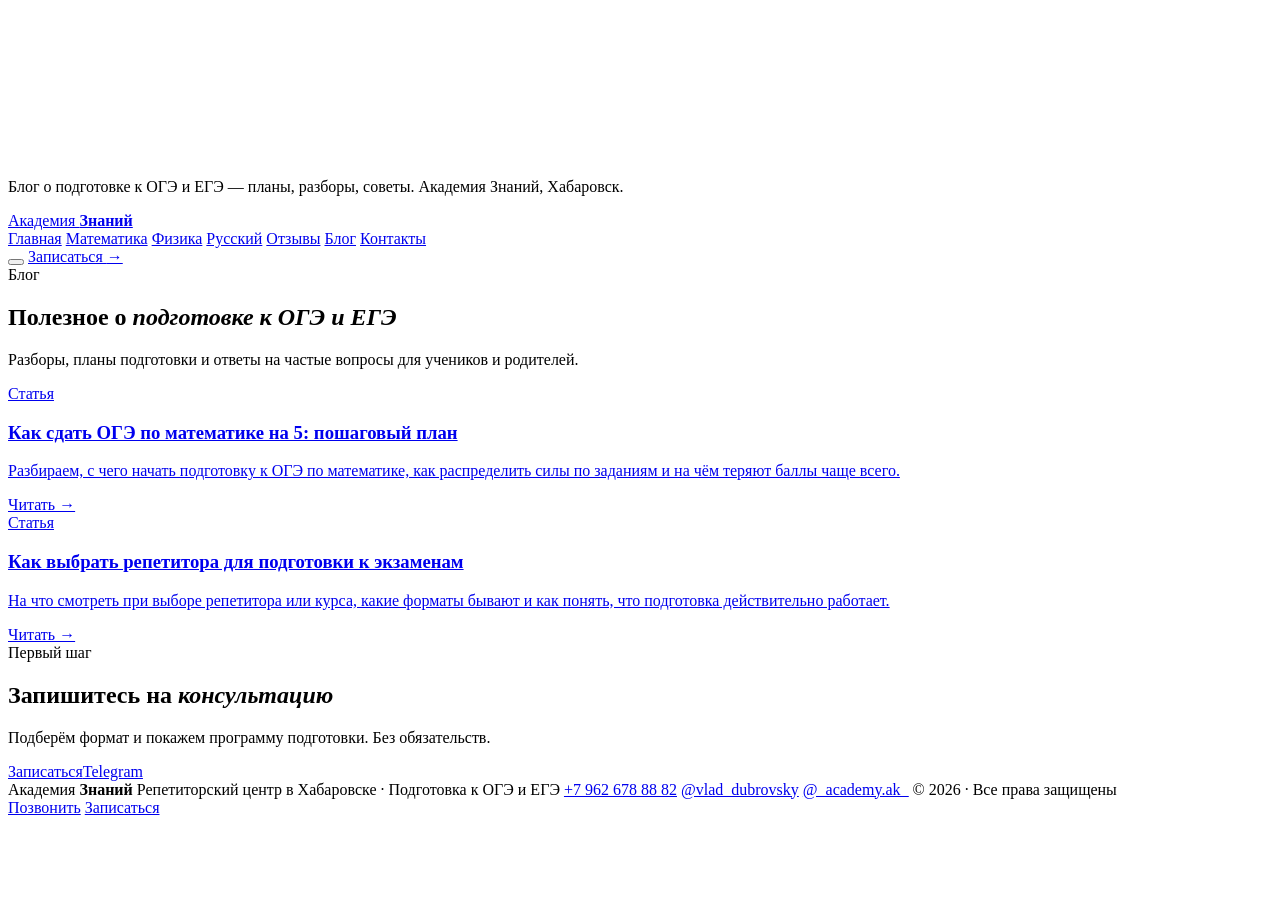
==== blog/index.html @ 49cf9368 "Исправить цену математики (5000₽) и устранить находки аудита Цена индивидуальных занятий по математи" ====
<!DOCTYPE html>
<html lang="ru">
<head>
<meta charset="UTF-8">
<meta name="viewport" content="width=device-width, initial-scale=1.0">
<title>Блог о подготовке к ОГЭ и ЕГЭ — Академия Знаний, Хабаровск</title>
<meta name="description" content="Блог репетиторского центра «Академия Знаний»: как готовиться к ОГЭ и ЕГЭ по математике, физике и русскому, как выбрать репетитора и не терять баллы. Хабаровск.">
<meta name="keywords" content="как сдать огэ по математике, подготовка к огэ егэ, как выбрать репетитора, блог репетитор хабаровск">
<meta name="robots" content="index, follow, max-image-preview:large">
<meta name="theme-color" content="#0a0a0a">
<meta name="geo.region" content="RU-KHA">
<meta name="geo.placename" content="Хабаровск">
<meta name="geo.position" content="48.4802;135.0719">
<meta name="ICBM" content="48.4802, 135.0719">
<link rel="canonical" href="https://grach5.github.io/akademia-znaniy/blog/">
<link rel="icon" type="image/svg+xml" href="/akademia-znaniy/favicon.svg">
<meta property="og:type" content="website">
<meta property="og:site_name" content="Академия Знаний">
<meta property="og:title" content="Блог о подготовке к ОГЭ и ЕГЭ — Академия Знаний, Хабаровск">
<meta property="og:description" content="Блог репетиторского центра «Академия Знаний»: как готовиться к ОГЭ и ЕГЭ по математике, физике и русскому, как выбрать репетитора и не терять баллы. Хабаровск.">
<meta property="og:url" content="https://grach5.github.io/akademia-znaniy/blog/">
<meta property="og:image" content="https://grach5.github.io/akademia-znaniy/og-image.png">
<meta property="og:image:width" content="1200">
<meta property="og:image:height" content="630">
<meta property="og:locale" content="ru_RU">
<meta name="twitter:card" content="summary_large_image">
<meta name="twitter:title" content="Блог о подготовке к ОГЭ и ЕГЭ — Академия Знаний, Хабаровск">
<meta name="twitter:description" content="Блог репетиторского центра «Академия Знаний»: как готовиться к ОГЭ и ЕГЭ по математике, физике и русскому, как выбрать репетитора и не терять баллы. Хабаровск.">
<meta name="twitter:image" content="https://grach5.github.io/akademia-znaniy/og-image.png">
<link rel="preload" href="/akademia-znaniy/fonts/co3bmX5slCNuHLi8bLeY9MK7whWMhyjYrXtKgS4.woff2" as="font" type="font/woff2" crossorigin>
<link rel="preload" href="/akademia-znaniy/fonts/UcC73FwrK3iLTeHuS_nVMrMxCp50SjIa0ZL7SUc.woff2" as="font" type="font/woff2" crossorigin>
<link rel="stylesheet" href="/akademia-znaniy/assets/styles.css">
</head>
<body>
<canvas id="bg-formulas" aria-hidden="true"></canvas>
<div id="progress" class="progress" aria-hidden="true"></div>
<p class="sr-only">Блог о подготовке к ОГЭ и ЕГЭ — планы, разборы, советы. Академия Знаний, Хабаровск.</p>
<header id="head">
  <div class="wrap nav">
    <a class="brand" href="/akademia-znaniy/">Академия <b>Знаний</b></a>
    <nav class="nav-links" aria-label="Основная навигация">
      <a href="/akademia-znaniy/">Главная</a>
      <a href="/akademia-znaniy/podgotovka-oge-matematika/">Математика</a>
      <a href="/akademia-znaniy/repetitor-fizika-habarovsk/">Физика</a>
      <a href="/akademia-znaniy/repetitor-russkiy-habarovsk/">Русский</a>
      <a href="/akademia-znaniy/otzyvy/">Отзывы</a>
      <a href="/akademia-znaniy/blog/" class="active">Блог</a>
      <a href="/akademia-znaniy/kontakty/">Контакты</a>
    </nav>
    <button class="burger" id="burger" type="button" aria-label="Меню" aria-expanded="false"><span></span><span></span><span></span></button>
    <a href="/akademia-znaniy/kontakty/" class="btn nav-cta">Записаться <span aria-hidden="true">&rarr;</span></a>
  </div>
</header>
<section class="page-hero"><div class="wrap ro">
    <div class="eyebrow">Блог</div>
    <h1 class="page-h1">Полезное о&nbsp;<em>подготовке к&nbsp;ОГЭ и&nbsp;ЕГЭ</em></h1>
    <p class="page-lead">Разборы, планы подготовки и&nbsp;ответы на&nbsp;частые вопросы для&nbsp;учеников и&nbsp;родителей.</p>
</div></section>
<section class="wrap ro"><div class="blog-grid">
      <a class="blog-card" href="/akademia-znaniy/blog/kak-sdat-oge-matematika-na-5/">
        <div class="bc-tag">Статья</div><h3>Как сдать ОГЭ по математике на 5: пошаговый план</h3><p>Разбираем, с чего начать подготовку к ОГЭ по математике, как распределить силы по заданиям и на чём теряют баллы чаще всего.</p><span class="bc-more">Читать &rarr;</span>
      </a>
      <a class="blog-card" href="/akademia-znaniy/blog/kak-vybrat-repetitora/">
        <div class="bc-tag">Статья</div><h3>Как выбрать репетитора для подготовки к экзаменам</h3><p>На что смотреть при выборе репетитора или курса, какие форматы бывают и как понять, что подготовка действительно работает.</p><span class="bc-more">Читать &rarr;</span>
      </a>
</div></section><section class="wrap ro"><div class="cta-band">
    <div><div class="eyebrow">Первый шаг</div><h2>Запишитесь на&nbsp;<em>консультацию</em></h2><p>Подберём формат и&nbsp;покажем программу подготовки. Без обязательств.</p></div>
    <div class="cta-band-btns"><a href="/akademia-znaniy/kontakty/" class="btn">Записаться</a><a href="https://t.me/vlad_dubrovsky" target="_blank" rel="noopener" class="btn">Telegram</a></div>
  </div></section>
<footer>
  <div class="wrap foot-row">
    <span class="brand">Академия <b>Знаний</b></span>
    <span>Репетиторский центр в&nbsp;Хабаровске · Подготовка к&nbsp;ОГЭ и&nbsp;ЕГЭ</span>
    <span class="foot-contacts">
      <a href="tel:+79626788882">+7&nbsp;962&nbsp;678&nbsp;88&nbsp;82</a>
      <a href="https://t.me/vlad_dubrovsky" target="_blank" rel="noopener">@vlad_dubrovsky</a>
      <a href="https://www.instagram.com/_academy.ak_" target="_blank" rel="noopener">@_academy.ak_</a>
    </span>
    <span>© 2026 · Все права защищены</span>
  </div>
</footer>
<div class="mcta" aria-label="Быстрые действия">
  <a href="tel:+79626788882" class="btn">Позвонить</a>
  <a href="/akademia-znaniy/kontakty/" class="btn">Записаться</a>
</div>
<script>window.__BASE__="/akademia-znaniy";</script>
<script src="/akademia-znaniy/assets/app.js" defer></script>
</body>
</html>
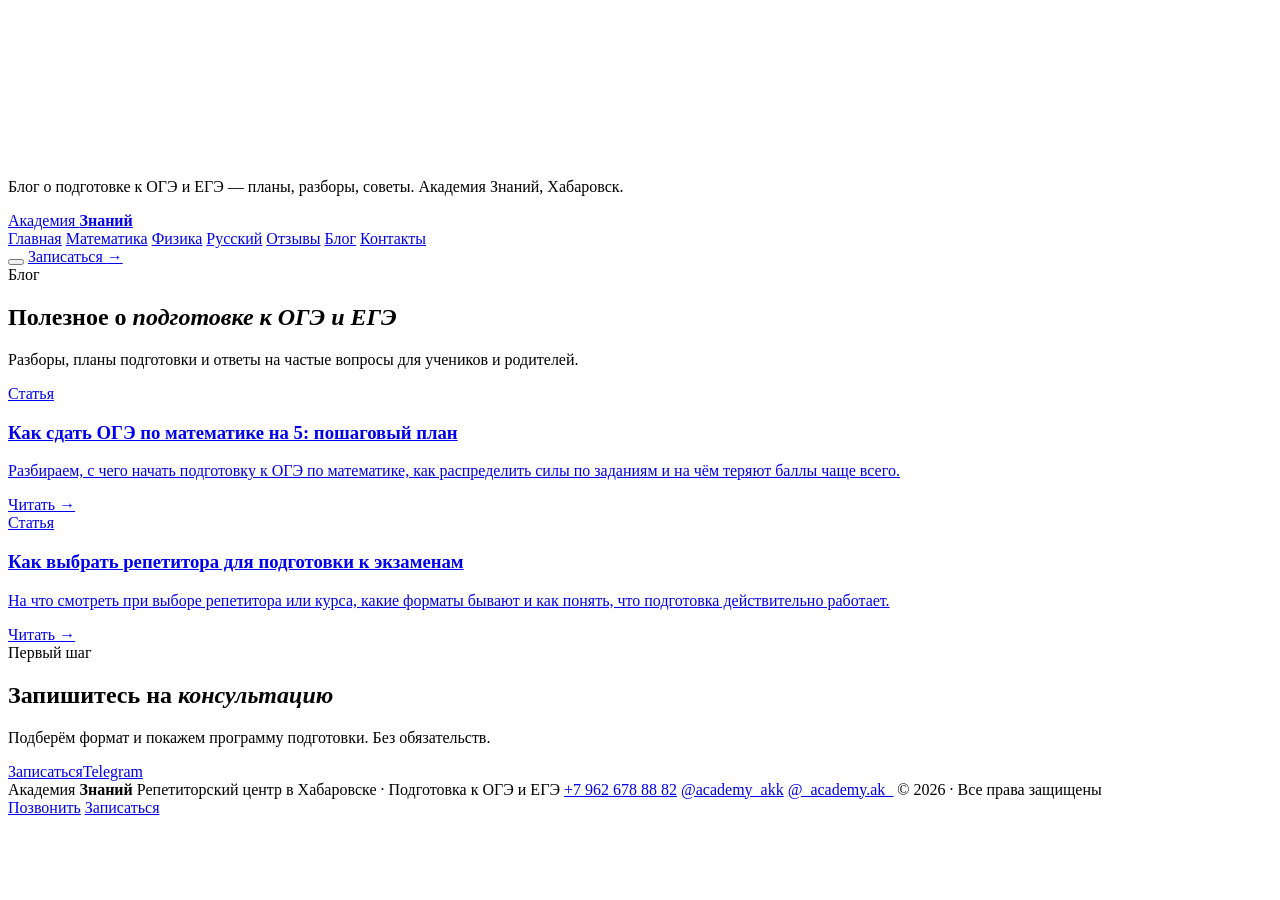
==== commit 6423186c: "Правки по запросу: фото, отзывы, Telegram, текст курса - Исправлен юзернейм Telegram на всех страниц" ====
--- a/blog/index.html
+++ b/blog/index.html
@@ -65,7 +65,7 @@
       </a>
 </div></section><section class="wrap ro"><div class="cta-band">
     <div><div class="eyebrow">Первый шаг</div><h2>Запишитесь на&nbsp;<em>консультацию</em></h2><p>Подберём формат и&nbsp;покажем программу подготовки. Без обязательств.</p></div>
-    <div class="cta-band-btns"><a href="/akademia-znaniy/kontakty/" class="btn">Записаться</a><a href="https://t.me/vlad_dubrovsky" target="_blank" rel="noopener" class="btn">Telegram</a></div>
+    <div class="cta-band-btns"><a href="/akademia-znaniy/kontakty/" class="btn">Записаться</a><a href="https://t.me/academy_akk" target="_blank" rel="noopener" class="btn">Telegram</a></div>
   </div></section>
 <footer>
   <div class="wrap foot-row">
@@ -73,7 +73,7 @@
     <span>Репетиторский центр в&nbsp;Хабаровске · Подготовка к&nbsp;ОГЭ и&nbsp;ЕГЭ</span>
     <span class="foot-contacts">
       <a href="tel:+79626788882">+7&nbsp;962&nbsp;678&nbsp;88&nbsp;82</a>
-      <a href="https://t.me/vlad_dubrovsky" target="_blank" rel="noopener">@vlad_dubrovsky</a>
+      <a href="https://t.me/academy_akk" target="_blank" rel="noopener">@academy_akk</a>
       <a href="https://www.instagram.com/_academy.ak_" target="_blank" rel="noopener">@_academy.ak_</a>
     </span>
     <span>© 2026 · Все права защищены</span>
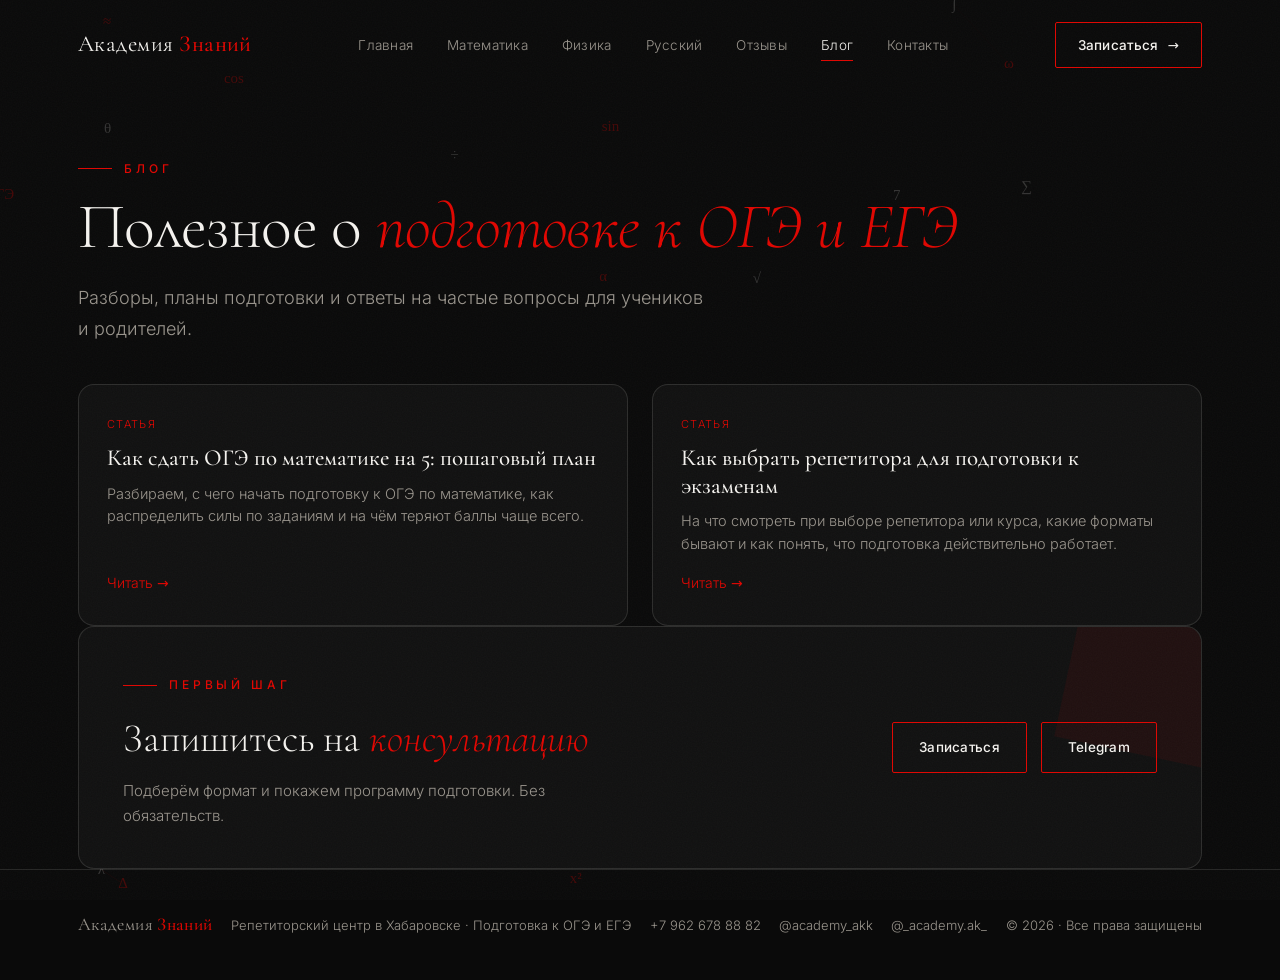
==== commit 80941cdf: "Перевод сайта на собственный домен www.academyschool.pro Заменены SITE/базовый путь во всех страница" ====
--- a/blog/index.html
+++ b/blog/index.html
@@ -12,24 +12,24 @@
 <meta name="geo.placename" content="Хабаровск">
 <meta name="geo.position" content="48.4802;135.0719">
 <meta name="ICBM" content="48.4802, 135.0719">
-<link rel="canonical" href="https://grach5.github.io/akademia-znaniy/blog/">
-<link rel="icon" type="image/svg+xml" href="/akademia-znaniy/favicon.svg">
+<link rel="canonical" href="https://www.academyschool.pro/blog/">
+<link rel="icon" type="image/svg+xml" href="/favicon.svg">
 <meta property="og:type" content="website">
 <meta property="og:site_name" content="Академия Знаний">
 <meta property="og:title" content="Блог о подготовке к ОГЭ и ЕГЭ — Академия Знаний, Хабаровск">
 <meta property="og:description" content="Блог репетиторского центра «Академия Знаний»: как готовиться к ОГЭ и ЕГЭ по математике, физике и русскому, как выбрать репетитора и не терять баллы. Хабаровск.">
-<meta property="og:url" content="https://grach5.github.io/akademia-znaniy/blog/">
-<meta property="og:image" content="https://grach5.github.io/akademia-znaniy/og-image.png">
+<meta property="og:url" content="https://www.academyschool.pro/blog/">
+<meta property="og:image" content="https://www.academyschool.pro/og-image.png">
 <meta property="og:image:width" content="1200">
 <meta property="og:image:height" content="630">
 <meta property="og:locale" content="ru_RU">
 <meta name="twitter:card" content="summary_large_image">
 <meta name="twitter:title" content="Блог о подготовке к ОГЭ и ЕГЭ — Академия Знаний, Хабаровск">
 <meta name="twitter:description" content="Блог репетиторского центра «Академия Знаний»: как готовиться к ОГЭ и ЕГЭ по математике, физике и русскому, как выбрать репетитора и не терять баллы. Хабаровск.">
-<meta name="twitter:image" content="https://grach5.github.io/akademia-znaniy/og-image.png">
-<link rel="preload" href="/akademia-znaniy/fonts/co3bmX5slCNuHLi8bLeY9MK7whWMhyjYrXtKgS4.woff2" as="font" type="font/woff2" crossorigin>
-<link rel="preload" href="/akademia-znaniy/fonts/UcC73FwrK3iLTeHuS_nVMrMxCp50SjIa0ZL7SUc.woff2" as="font" type="font/woff2" crossorigin>
-<link rel="stylesheet" href="/akademia-znaniy/assets/styles.css">
+<meta name="twitter:image" content="https://www.academyschool.pro/og-image.png">
+<link rel="preload" href="/fonts/co3bmX5slCNuHLi8bLeY9MK7whWMhyjYrXtKgS4.woff2" as="font" type="font/woff2" crossorigin>
+<link rel="preload" href="/fonts/UcC73FwrK3iLTeHuS_nVMrMxCp50SjIa0ZL7SUc.woff2" as="font" type="font/woff2" crossorigin>
+<link rel="stylesheet" href="/assets/styles.css">
 </head>
 <body>
 <canvas id="bg-formulas" aria-hidden="true"></canvas>
@@ -37,18 +37,18 @@
 <p class="sr-only">Блог о подготовке к ОГЭ и ЕГЭ — планы, разборы, советы. Академия Знаний, Хабаровск.</p>
 <header id="head">
   <div class="wrap nav">
-    <a class="brand" href="/akademia-znaniy/">Академия <b>Знаний</b></a>
+    <a class="brand" href="/">Академия <b>Знаний</b></a>
     <nav class="nav-links" aria-label="Основная навигация">
-      <a href="/akademia-znaniy/">Главная</a>
-      <a href="/akademia-znaniy/podgotovka-oge-matematika/">Математика</a>
-      <a href="/akademia-znaniy/repetitor-fizika-habarovsk/">Физика</a>
-      <a href="/akademia-znaniy/repetitor-russkiy-habarovsk/">Русский</a>
-      <a href="/akademia-znaniy/otzyvy/">Отзывы</a>
-      <a href="/akademia-znaniy/blog/" class="active">Блог</a>
-      <a href="/akademia-znaniy/kontakty/">Контакты</a>
+      <a href="/">Главная</a>
+      <a href="/podgotovka-oge-matematika/">Математика</a>
+      <a href="/repetitor-fizika-habarovsk/">Физика</a>
+      <a href="/repetitor-russkiy-habarovsk/">Русский</a>
+      <a href="/otzyvy/">Отзывы</a>
+      <a href="/blog/" class="active">Блог</a>
+      <a href="/kontakty/">Контакты</a>
     </nav>
     <button class="burger" id="burger" type="button" aria-label="Меню" aria-expanded="false"><span></span><span></span><span></span></button>
-    <a href="/akademia-znaniy/kontakty/" class="btn nav-cta">Записаться <span aria-hidden="true">&rarr;</span></a>
+    <a href="/kontakty/" class="btn nav-cta">Записаться <span aria-hidden="true">&rarr;</span></a>
   </div>
 </header>
 <section class="page-hero"><div class="wrap ro">
@@ -57,15 +57,15 @@
     <p class="page-lead">Разборы, планы подготовки и&nbsp;ответы на&nbsp;частые вопросы для&nbsp;учеников и&nbsp;родителей.</p>
 </div></section>
 <section class="wrap ro"><div class="blog-grid">
-      <a class="blog-card" href="/akademia-znaniy/blog/kak-sdat-oge-matematika-na-5/">
+      <a class="blog-card" href="/blog/kak-sdat-oge-matematika-na-5/">
         <div class="bc-tag">Статья</div><h3>Как сдать ОГЭ по математике на 5: пошаговый план</h3><p>Разбираем, с чего начать подготовку к ОГЭ по математике, как распределить силы по заданиям и на чём теряют баллы чаще всего.</p><span class="bc-more">Читать &rarr;</span>
       </a>
-      <a class="blog-card" href="/akademia-znaniy/blog/kak-vybrat-repetitora/">
+      <a class="blog-card" href="/blog/kak-vybrat-repetitora/">
         <div class="bc-tag">Статья</div><h3>Как выбрать репетитора для подготовки к экзаменам</h3><p>На что смотреть при выборе репетитора или курса, какие форматы бывают и как понять, что подготовка действительно работает.</p><span class="bc-more">Читать &rarr;</span>
       </a>
 </div></section><section class="wrap ro"><div class="cta-band">
     <div><div class="eyebrow">Первый шаг</div><h2>Запишитесь на&nbsp;<em>консультацию</em></h2><p>Подберём формат и&nbsp;покажем программу подготовки. Без обязательств.</p></div>
-    <div class="cta-band-btns"><a href="/akademia-znaniy/kontakty/" class="btn">Записаться</a><a href="https://t.me/academy_akk" target="_blank" rel="noopener" class="btn">Telegram</a></div>
+    <div class="cta-band-btns"><a href="/kontakty/" class="btn">Записаться</a><a href="https://t.me/academy_akk" target="_blank" rel="noopener" class="btn">Telegram</a></div>
   </div></section>
 <footer>
   <div class="wrap foot-row">
@@ -81,9 +81,9 @@
 </footer>
 <div class="mcta" aria-label="Быстрые действия">
   <a href="tel:+79626788882" class="btn">Позвонить</a>
-  <a href="/akademia-znaniy/kontakty/" class="btn">Записаться</a>
+  <a href="/kontakty/" class="btn">Записаться</a>
 </div>
-<script>window.__BASE__="/akademia-znaniy";</script>
-<script src="/akademia-znaniy/assets/app.js" defer></script>
+<script>window.__BASE__="";</script>
+<script src="/assets/app.js" defer></script>
 </body>
 </html>
--- a/assets/styles.css
+++ b/assets/styles.css
@@ -0,0 +1,758 @@
+
+/* cyrillic */
+@font-face {
+  font-family: 'Caveat';
+  font-style: normal;
+  font-weight: 500;
+  font-display: swap;
+  src: url(/fonts/Wnz6HAc5bAfYB2Q7YjYYmg8.woff2) format('woff2');
+  unicode-range: U+0301, U+0400-045F, U+0490-0491, U+04B0-04B1, U+2116;
+}
+/* latin */
+@font-face {
+  font-family: 'Caveat';
+  font-style: normal;
+  font-weight: 500;
+  font-display: swap;
+  src: url(/fonts/Wnz6HAc5bAfYB2Q7ZjYY.woff2) format('woff2');
+  unicode-range: U+0000-00FF, U+0131, U+0152-0153, U+02BB-02BC, U+02C6, U+02DA, U+02DC, U+0304, U+0308, U+0329, U+2000-206F, U+20AC, U+2122, U+2191, U+2193, U+2212, U+2215, U+FEFF, U+FFFD;
+}
+/* cyrillic */
+@font-face {
+  font-family: 'Caveat';
+  font-style: normal;
+  font-weight: 600;
+  font-display: swap;
+  src: url(/fonts/Wnz6HAc5bAfYB2Q7YjYYmg8.woff2) format('woff2');
+  unicode-range: U+0301, U+0400-045F, U+0490-0491, U+04B0-04B1, U+2116;
+}
+/* latin */
+@font-face {
+  font-family: 'Caveat';
+  font-style: normal;
+  font-weight: 600;
+  font-display: swap;
+  src: url(/fonts/Wnz6HAc5bAfYB2Q7ZjYY.woff2) format('woff2');
+  unicode-range: U+0000-00FF, U+0131, U+0152-0153, U+02BB-02BC, U+02C6, U+02DA, U+02DC, U+0304, U+0308, U+0329, U+2000-206F, U+20AC, U+2122, U+2191, U+2193, U+2212, U+2215, U+FEFF, U+FFFD;
+}
+/* cyrillic */
+@font-face {
+  font-family: 'Caveat';
+  font-style: normal;
+  font-weight: 700;
+  font-display: swap;
+  src: url(/fonts/Wnz6HAc5bAfYB2Q7YjYYmg8.woff2) format('woff2');
+  unicode-range: U+0301, U+0400-045F, U+0490-0491, U+04B0-04B1, U+2116;
+}
+/* latin */
+@font-face {
+  font-family: 'Caveat';
+  font-style: normal;
+  font-weight: 700;
+  font-display: swap;
+  src: url(/fonts/Wnz6HAc5bAfYB2Q7ZjYY.woff2) format('woff2');
+  unicode-range: U+0000-00FF, U+0131, U+0152-0153, U+02BB-02BC, U+02C6, U+02DA, U+02DC, U+0304, U+0308, U+0329, U+2000-206F, U+20AC, U+2122, U+2191, U+2193, U+2212, U+2215, U+FEFF, U+FFFD;
+}
+/* cyrillic */
+@font-face {
+  font-family: 'Cormorant Garamond';
+  font-style: italic;
+  font-weight: 300;
+  font-display: swap;
+  src: url(/fonts/co3ZmX5slCNuHLi8bLeY9MK7whWMhyjYrEtMmSq17w.woff2) format('woff2');
+  unicode-range: U+0301, U+0400-045F, U+0490-0491, U+04B0-04B1, U+2116;
+}
+/* latin */
+@font-face {
+  font-family: 'Cormorant Garamond';
+  font-style: italic;
+  font-weight: 300;
+  font-display: swap;
+  src: url(/fonts/co3ZmX5slCNuHLi8bLeY9MK7whWMhyjYrEtImSo.woff2) format('woff2');
+  unicode-range: U+0000-00FF, U+0131, U+0152-0153, U+02BB-02BC, U+02C6, U+02DA, U+02DC, U+0304, U+0308, U+0329, U+2000-206F, U+20AC, U+2122, U+2191, U+2193, U+2212, U+2215, U+FEFF, U+FFFD;
+}
+/* cyrillic */
+@font-face {
+  font-family: 'Cormorant Garamond';
+  font-style: italic;
+  font-weight: 400;
+  font-display: swap;
+  src: url(/fonts/co3ZmX5slCNuHLi8bLeY9MK7whWMhyjYrEtMmSq17w.woff2) format('woff2');
+  unicode-range: U+0301, U+0400-045F, U+0490-0491, U+04B0-04B1, U+2116;
+}
+/* latin */
+@font-face {
+  font-family: 'Cormorant Garamond';
+  font-style: italic;
+  font-weight: 400;
+  font-display: swap;
+  src: url(/fonts/co3ZmX5slCNuHLi8bLeY9MK7whWMhyjYrEtImSo.woff2) format('woff2');
+  unicode-range: U+0000-00FF, U+0131, U+0152-0153, U+02BB-02BC, U+02C6, U+02DA, U+02DC, U+0304, U+0308, U+0329, U+2000-206F, U+20AC, U+2122, U+2191, U+2193, U+2212, U+2215, U+FEFF, U+FFFD;
+}
+/* cyrillic */
+@font-face {
+  font-family: 'Cormorant Garamond';
+  font-style: normal;
+  font-weight: 300;
+  font-display: swap;
+  src: url(/fonts/co3bmX5slCNuHLi8bLeY9MK7whWMhyjYrXtKgS4.woff2) format('woff2');
+  unicode-range: U+0301, U+0400-045F, U+0490-0491, U+04B0-04B1, U+2116;
+}
+/* latin */
+@font-face {
+  font-family: 'Cormorant Garamond';
+  font-style: normal;
+  font-weight: 300;
+  font-display: swap;
+  src: url(/fonts/co3bmX5slCNuHLi8bLeY9MK7whWMhyjYqXtK.woff2) format('woff2');
+  unicode-range: U+0000-00FF, U+0131, U+0152-0153, U+02BB-02BC, U+02C6, U+02DA, U+02DC, U+0304, U+0308, U+0329, U+2000-206F, U+20AC, U+2122, U+2191, U+2193, U+2212, U+2215, U+FEFF, U+FFFD;
+}
+/* cyrillic */
+@font-face {
+  font-family: 'Cormorant Garamond';
+  font-style: normal;
+  font-weight: 400;
+  font-display: swap;
+  src: url(/fonts/co3bmX5slCNuHLi8bLeY9MK7whWMhyjYrXtKgS4.woff2) format('woff2');
+  unicode-range: U+0301, U+0400-045F, U+0490-0491, U+04B0-04B1, U+2116;
+}
+/* latin */
+@font-face {
+  font-family: 'Cormorant Garamond';
+  font-style: normal;
+  font-weight: 400;
+  font-display: swap;
+  src: url(/fonts/co3bmX5slCNuHLi8bLeY9MK7whWMhyjYqXtK.woff2) format('woff2');
+  unicode-range: U+0000-00FF, U+0131, U+0152-0153, U+02BB-02BC, U+02C6, U+02DA, U+02DC, U+0304, U+0308, U+0329, U+2000-206F, U+20AC, U+2122, U+2191, U+2193, U+2212, U+2215, U+FEFF, U+FFFD;
+}
+/* cyrillic */
+@font-face {
+  font-family: 'Cormorant Garamond';
+  font-style: normal;
+  font-weight: 500;
+  font-display: swap;
+  src: url(/fonts/co3bmX5slCNuHLi8bLeY9MK7whWMhyjYrXtKgS4.woff2) format('woff2');
+  unicode-range: U+0301, U+0400-045F, U+0490-0491, U+04B0-04B1, U+2116;
+}
+/* latin */
+@font-face {
+  font-family: 'Cormorant Garamond';
+  font-style: normal;
+  font-weight: 500;
+  font-display: swap;
+  src: url(/fonts/co3bmX5slCNuHLi8bLeY9MK7whWMhyjYqXtK.woff2) format('woff2');
+  unicode-range: U+0000-00FF, U+0131, U+0152-0153, U+02BB-02BC, U+02C6, U+02DA, U+02DC, U+0304, U+0308, U+0329, U+2000-206F, U+20AC, U+2122, U+2191, U+2193, U+2212, U+2215, U+FEFF, U+FFFD;
+}
+/* cyrillic */
+@font-face {
+  font-family: 'Inter';
+  font-style: normal;
+  font-weight: 300;
+  font-display: swap;
+  src: url(/fonts/UcC73FwrK3iLTeHuS_nVMrMxCp50SjIa0ZL7SUc.woff2) format('woff2');
+  unicode-range: U+0301, U+0400-045F, U+0490-0491, U+04B0-04B1, U+2116;
+}
+/* latin */
+@font-face {
+  font-family: 'Inter';
+  font-style: normal;
+  font-weight: 300;
+  font-display: swap;
+  src: url(/fonts/UcC73FwrK3iLTeHuS_nVMrMxCp50SjIa1ZL7.woff2) format('woff2');
+  unicode-range: U+0000-00FF, U+0131, U+0152-0153, U+02BB-02BC, U+02C6, U+02DA, U+02DC, U+0304, U+0308, U+0329, U+2000-206F, U+20AC, U+2122, U+2191, U+2193, U+2212, U+2215, U+FEFF, U+FFFD;
+}
+/* cyrillic */
+@font-face {
+  font-family: 'Inter';
+  font-style: normal;
+  font-weight: 400;
+  font-display: swap;
+  src: url(/fonts/UcC73FwrK3iLTeHuS_nVMrMxCp50SjIa0ZL7SUc.woff2) format('woff2');
+  unicode-range: U+0301, U+0400-045F, U+0490-0491, U+04B0-04B1, U+2116;
+}
+/* latin */
+@font-face {
+  font-family: 'Inter';
+  font-style: normal;
+  font-weight: 400;
+  font-display: swap;
+  src: url(/fonts/UcC73FwrK3iLTeHuS_nVMrMxCp50SjIa1ZL7.woff2) format('woff2');
+  unicode-range: U+0000-00FF, U+0131, U+0152-0153, U+02BB-02BC, U+02C6, U+02DA, U+02DC, U+0304, U+0308, U+0329, U+2000-206F, U+20AC, U+2122, U+2191, U+2193, U+2212, U+2215, U+FEFF, U+FFFD;
+}
+/* cyrillic */
+@font-face {
+  font-family: 'Inter';
+  font-style: normal;
+  font-weight: 500;
+  font-display: swap;
+  src: url(/fonts/UcC73FwrK3iLTeHuS_nVMrMxCp50SjIa0ZL7SUc.woff2) format('woff2');
+  unicode-range: U+0301, U+0400-045F, U+0490-0491, U+04B0-04B1, U+2116;
+}
+/* latin */
+@font-face {
+  font-family: 'Inter';
+  font-style: normal;
+  font-weight: 500;
+  font-display: swap;
+  src: url(/fonts/UcC73FwrK3iLTeHuS_nVMrMxCp50SjIa1ZL7.woff2) format('woff2');
+  unicode-range: U+0000-00FF, U+0131, U+0152-0153, U+02BB-02BC, U+02C6, U+02DA, U+02DC, U+0304, U+0308, U+0329, U+2000-206F, U+20AC, U+2122, U+2191, U+2193, U+2212, U+2215, U+FEFF, U+FFFD;
+}
+/* cyrillic */
+@font-face {
+  font-family: 'Inter';
+  font-style: normal;
+  font-weight: 600;
+  font-display: swap;
+  src: url(/fonts/UcC73FwrK3iLTeHuS_nVMrMxCp50SjIa0ZL7SUc.woff2) format('woff2');
+  unicode-range: U+0301, U+0400-045F, U+0490-0491, U+04B0-04B1, U+2116;
+}
+/* latin */
+@font-face {
+  font-family: 'Inter';
+  font-style: normal;
+  font-weight: 600;
+  font-display: swap;
+  src: url(/fonts/UcC73FwrK3iLTeHuS_nVMrMxCp50SjIa1ZL7.woff2) format('woff2');
+  unicode-range: U+0000-00FF, U+0131, U+0152-0153, U+02BB-02BC, U+02C6, U+02DA, U+02DC, U+0304, U+0308, U+0329, U+2000-206F, U+20AC, U+2122, U+2191, U+2193, U+2212, U+2215, U+FEFF, U+FFFD;
+}
+
+
+  :root{
+    --black:#0a0a0a;
+    --black-2:#111111;
+    --black-3:#161616;
+    --red:#e10600;
+    --red-deep:#b00400;
+    --white:#f5f3ef;
+    --grey:#9a958d;
+    --line:rgba(245,243,239,.12);
+    --serif:'Cormorant Garamond',Georgia,serif;
+    --script:'Caveat',cursive;
+    --sans:'Inter',-apple-system,system-ui,sans-serif;
+    --maxw:1180px;
+  }
+  *{margin:0;padding:0;box-sizing:border-box}
+  :focus-visible{outline:2px solid var(--red);outline-offset:3px}
+  html{scroll-behavior:smooth}
+  body{
+    background:var(--black);
+    color:var(--white);
+    font-family:var(--sans);
+    font-weight:300;
+    line-height:1.65;
+    -webkit-font-smoothing:antialiased;
+    overflow-x:hidden;
+  }
+  body::before{
+    content:"";position:fixed;inset:0;pointer-events:none;z-index:9999;opacity:.035;
+    background-image:url("data:image/svg+xml,%3Csvg xmlns='http://www.w3.org/2000/svg' width='160' height='160'%3E%3Cfilter id='n'%3E%3CfeTurbulence type='fractalNoise' baseFrequency='0.8' numOctaves='2'/%3E%3C/filter%3E%3Crect width='100%25' height='100%25' filter='url(%23n)'/%3E%3C/svg%3E");
+  }
+  ::selection{background:var(--red);color:#fff}
+  a{color:inherit;text-decoration:none}
+  img{display:block;max-width:100%}
+  .wrap{max-width:var(--maxw);margin:0 auto;padding:0 28px}
+  .eyebrow{
+    font-family:var(--sans);font-weight:500;font-size:12px;letter-spacing:.32em;
+    text-transform:uppercase;color:var(--red);display:inline-flex;align-items:center;gap:12px;
+  }
+  .eyebrow::before{content:"";width:34px;height:1px;background:var(--red)}
+  .serif{font-family:var(--serif)}
+  .script{font-family:var(--script);color:var(--red);line-height:1}
+
+  /* ===== HEADER ===== */
+  header{
+    position:fixed;top:0;left:0;right:0;z-index:1000;
+    padding:22px 0;transition:padding .4s ease,background .4s ease,border-color .4s ease;
+    border-bottom:1px solid transparent;
+  }
+  header.scrolled{
+    padding:14px 0;background:rgba(10,10,10,.82);backdrop-filter:blur(14px);
+    border-bottom:1px solid var(--line);
+  }
+  .nav{display:flex;align-items:center;justify-content:space-between}
+  .brand{font-family:var(--serif);font-weight:400;font-size:23px;letter-spacing:.02em;white-space:nowrap}
+  .brand b{color:var(--red);font-weight:500}
+  .nav-links{display:flex;gap:34px;font-size:13.5px;letter-spacing:.02em;color:var(--grey)}
+  .nav-links a{position:relative;transition:color .3s}
+  .nav-links a::after{content:"";position:absolute;left:0;bottom:-5px;width:0;height:1px;background:var(--red);transition:width .35s}
+  .nav-links a:hover{color:var(--white)}
+  .nav-links a:hover::after{width:100%}
+  .btn{
+    display:inline-flex;align-items:center;gap:9px;font-family:var(--sans);font-weight:500;
+    font-size:13.5px;letter-spacing:.02em;padding:13px 26px;border:1px solid var(--red);
+    color:var(--white);background:transparent;cursor:pointer;border-radius:2px;
+    transition:background .35s,color .35s,transform .2s;position:relative;overflow:hidden;
+  }
+  .btn::before{content:"";position:absolute;inset:0;background:var(--red);transform:scaleX(0);transform-origin:left;transition:transform .4s cubic-bezier(.6,.05,.2,.95);z-index:-1}
+  .btn:hover::before{transform:scaleX(1)}
+  .btn:active{transform:scale(.97)}
+  .btn.solid{background:var(--red);border-color:var(--red)}
+  .btn.solid::before{background:var(--red-deep)}
+  .nav .btn{padding:11px 22px}
+  .burger{display:none;flex-direction:column;justify-content:center;gap:5px;width:42px;height:42px;padding:0;background:none;border:0;cursor:pointer}
+  .burger span{display:block;width:22px;height:2px;background:var(--white);border-radius:2px;transition:transform .3s,opacity .3s;margin:0 auto}
+  body.nav-open .burger span:nth-child(1){transform:translateY(7px) rotate(45deg)}
+  body.nav-open .burger span:nth-child(2){opacity:0}
+  body.nav-open .burger span:nth-child(3){transform:translateY(-7px) rotate(-45deg)}
+
+  /* ===== HERO ===== */
+  .hero{position:relative;min-height:100vh;display:flex;align-items:center;padding:140px 0 80px;overflow:hidden}
+  .hero-grid{display:grid;grid-template-columns:1.05fr .95fr;gap:40px;align-items:center;width:100%}
+  .hero-kicker{margin-bottom:26px}
+  .hero h1{
+    font-family:var(--serif);font-weight:300;font-size:clamp(46px,7vw,104px);line-height:.95;
+    letter-spacing:-.01em;margin-bottom:8px;
+  }
+  .hero .struck{position:relative;display:inline-block;font-family:var(--serif);font-style:italic;font-weight:300;font-size:clamp(20px,2.6vw,34px);line-height:1;color:var(--grey);margin-top:18px;letter-spacing:.01em}
+  .hero .struck::after{content:"";position:absolute;left:-4%;right:-4%;top:52%;height:2px;background:var(--red);transform:rotate(-3deg)}
+  .hero h1 em{color:var(--red);font-style:normal;font-weight:400}
+  .hero .lead-script{font-family:var(--script);font-size:clamp(30px,4vw,52px);color:var(--red);margin:18px 0 6px;transform:rotate(-2deg);display:inline-block}
+  .hero .subline{font-size:16px;color:var(--grey);max-width:440px;margin:22px 0 38px;line-height:1.7}
+  .hero-tags{display:flex;flex-wrap:wrap;gap:10px;margin-bottom:40px}
+  .tag{font-size:12px;letter-spacing:.06em;color:var(--white);border:1px solid var(--line);padding:8px 16px;border-radius:40px;text-transform:uppercase}
+  .tag b{color:var(--red);font-weight:500}
+  .hero-cta{display:flex;gap:16px;flex-wrap:wrap}
+
+  /* cutout photo */
+  .cutout{position:relative;display:inline-block}
+  .cutout .plate{
+    position:absolute;background:var(--red);z-index:0;
+    background-size:cover;background-position:center;
+  }
+  .photo{
+    position:relative;z-index:2;background:var(--black-3);overflow:hidden;
+    border:1px solid var(--line);
+    display:flex;align-items:center;justify-content:center;text-align:center;
+  }
+  .photo img{width:100%;height:100%;object-fit:cover}
+  .photo .ph-hint{padding:20px;color:var(--grey);font-size:12.5px;letter-spacing:.04em;line-height:1.6}
+  .photo .ph-hint i{display:block;font-size:30px;margin-bottom:10px;font-style:normal;opacity:.5}
+  .photo[data-shots]{cursor:pointer}
+  .photo[data-shots]:focus-visible{outline:2px solid var(--red);outline-offset:3px}
+  /* torn / cutout shape for hero portrait */
+  .hero-photo{width:100%;aspect-ratio:4/5;clip-path:polygon(2% 0,100% 3%,97% 100%,0 96%);box-shadow:0 30px 80px rgba(0,0,0,.6)}
+  .hero-plate{inset:24px -45px -45px 24px;transform:rotate(3deg);clip-path:polygon(0 4%,100% 0,96% 100%,3% 95%)}
+  .hero-stamp{
+    position:absolute;z-index:3;right:-14px;top:-22px;background:var(--white);color:var(--black);
+    font-family:var(--serif);font-style:italic;font-size:15px;padding:14px 18px;line-height:1.1;
+    transform:rotate(4deg);box-shadow:0 12px 30px rgba(0,0,0,.4);text-align:center;
+  }
+  .hero-stamp b{display:block;font-style:normal;font-weight:600;font-family:var(--sans);font-size:22px;letter-spacing:-.01em}
+
+  .scroll-hint{position:absolute;bottom:30px;left:50%;transform:translateX(-50%);font-size:11px;letter-spacing:.3em;text-transform:uppercase;color:var(--grey);display:flex;flex-direction:column;align-items:center;gap:10px}
+  .scroll-hint .line{width:1px;height:46px;background:linear-gradient(var(--red),transparent);animation:drop 2s infinite}
+  @keyframes drop{0%{transform:scaleY(0);transform-origin:top}45%{transform:scaleY(1);transform-origin:top}55%{transform:scaleY(1);transform-origin:bottom}100%{transform:scaleY(0);transform-origin:bottom}}
+
+  /* ===== SECTION SHELL ===== */
+  section{position:relative;padding:120px 0}
+  .sec-head{margin-bottom:64px;max-width:720px}
+  .sec-head h2{font-family:var(--serif);font-weight:300;font-size:clamp(36px,5vw,68px);line-height:1.02;margin:18px 0 0;letter-spacing:-.01em}
+  .sec-head h2 em{color:var(--red);font-style:italic}
+  .divider{height:1px;background:var(--line)}
+
+  /* ===== FOUNDER ===== */
+  .founder-grid{display:grid;grid-template-columns:.9fr 1.1fr;gap:64px;align-items:center}
+  .founder-photo{width:100%;aspect-ratio:3/4;clip-path:polygon(0 2%,98% 0,100% 97%,3% 100%)}
+  .founder-plate{inset:-20px 22px 22px -20px;transform:rotate(-3deg)}
+  .price-badge{
+    position:absolute;z-index:3;left:-20px;top:-18px;background:var(--black);border:1px solid var(--red);
+    padding:9px 16px;transform:rotate(-2deg);box-shadow:0 16px 40px rgba(0,0,0,.5);
+  }
+  .price-badge span{display:block;font-size:11px;letter-spacing:.16em;text-transform:uppercase;color:var(--grey);margin-bottom:2px}
+  .price-badge b{font-family:var(--serif);font-size:24px;font-weight:500;color:var(--white)}
+  .price-badge b em{color:var(--red);font-style:normal;font-size:18px}
+  .founder-name{font-family:var(--serif);font-size:13px}
+  .role-line{display:flex;align-items:center;gap:14px;margin:8px 0 26px;color:var(--grey);font-size:14px;letter-spacing:.02em}
+  .role-line .dash{width:26px;height:1px;background:var(--red)}
+  .founder-grid h3{font-family:var(--serif);font-weight:400;font-size:clamp(30px,3.4vw,46px);line-height:1.05;margin-bottom:6px}
+  .founder-grid h3 b{color:var(--red);font-weight:500}
+
+  /* expandable */
+  .reveal-block{border-top:1px solid var(--line);margin-top:14px}
+  .reveal-trigger{
+    width:100%;background:none;border:none;color:var(--white);cursor:pointer;
+    display:flex;align-items:center;justify-content:space-between;gap:16px;
+    padding:20px 0;font-family:var(--sans);font-size:15px;font-weight:500;letter-spacing:.01em;text-align:left;
+  }
+  .reveal-trigger .ic{
+    width:34px;height:34px;flex:none;border:1px solid var(--red);border-radius:50%;
+    display:flex;align-items:center;justify-content:center;color:var(--red);font-size:20px;
+    transition:background .35s,color .35s,transform .45s;position:relative;
+  }
+  .reveal-trigger .ic::before,.reveal-trigger .ic::after{content:"";position:absolute;background:var(--red);transition:transform .35s,background .35s}
+  .reveal-trigger .ic::before{width:13px;height:1.5px}
+  .reveal-trigger .ic::after{width:1.5px;height:13px}
+  .reveal-block.open .reveal-trigger .ic{background:var(--red);transform:rotate(135deg)}
+  .reveal-block.open .reveal-trigger .ic::before,.reveal-block.open .reveal-trigger .ic::after{background:#fff}
+  .reveal-body{max-height:0;overflow:hidden;transition:max-height .5s cubic-bezier(.4,0,.2,1)}
+  .reveal-inner{padding:0 0 24px;color:var(--grey);font-size:15px;line-height:1.8;max-width:600px}
+  .reveal-inner .ph{color:var(--red);font-family:var(--script);font-size:19px;display:inline-block;margin-bottom:8px}
+
+  /* ===== TEACHERS ===== */
+  .teachers{display:grid;grid-template-columns:1fr 1fr;gap:34px}
+  .t-card{
+    background:var(--black-2);border:1px solid var(--line);padding:0;position:relative;
+    transition:transform .5s cubic-bezier(.2,.7,.2,1),border-color .5s;overflow:hidden;
+  }
+  .t-card:hover{transform:translateY(-8px);border-color:rgba(225,6,0,.5)}
+  .t-card-top{display:grid;grid-template-columns:140px 1fr;gap:24px;padding:28px 30px 0}
+  .t-photo{aspect-ratio:3/4;clip-path:polygon(0 3%,100% 0,96% 100%,2% 97%);position:relative}
+  .t-plate{inset:-20px 10px 10px -20px;transform:rotate(-4deg)}
+  .t-meta .subj{font-family:var(--serif);font-size:26px;font-weight:500;line-height:1;color:var(--red);margin-bottom:8px}
+  .t-meta h3{font-family:var(--serif);font-weight:400;font-size:24px;line-height:1.1;margin-bottom:12px}
+  .t-exp{display:inline-flex;align-items:center;gap:8px;font-size:12.5px;letter-spacing:.04em;color:var(--white);background:rgba(225,6,0,.12);border:1px solid rgba(225,6,0,.35);padding:6px 12px;border-radius:30px}
+  .t-exp b{color:var(--red);font-weight:600}
+  .t-quote{padding:24px 30px 0;position:relative}
+  .t-quote .mark{font-family:var(--serif);font-size:70px;line-height:.5;color:var(--red);opacity:.45;height:34px;display:block}
+  .t-quote p{font-family:var(--serif);font-style:italic;font-size:19px;line-height:1.5;color:var(--white)}
+  .t-quote .ph{color:var(--grey);font-style:italic}
+  .t-foot{display:flex;align-items:center;justify-content:space-between;flex-wrap:wrap;gap:14px;padding:24px 30px 28px;margin-top:22px;border-top:1px solid var(--line)}
+  .t-price span{display:block;font-size:11px;letter-spacing:.14em;text-transform:uppercase;color:var(--grey)}
+  .t-price b{font-family:var(--serif);font-size:24px;font-weight:500}
+  .t-price b em{color:var(--red);font-style:normal;font-size:15px}
+  .fmt{display:flex;gap:8px}
+  .fmt span{font-size:11px;letter-spacing:.08em;text-transform:uppercase;color:var(--white);border:1px solid var(--line);padding:7px 13px;border-radius:30px;display:inline-flex;align-items:center;gap:6px}
+  .fmt span i{width:6px;height:6px;border-radius:50%;background:var(--red);display:inline-block}
+
+  /* ===== COURSE ===== */
+  .course{position:relative;background:var(--black-2);border:1px solid var(--line);overflow:hidden}
+  .course::after{content:"";position:absolute;right:-120px;top:-120px;width:420px;height:420px;border:1px solid rgba(225,6,0,.18);border-radius:50%}
+  .course::before{content:"";position:absolute;right:-40px;top:-40px;width:260px;height:260px;border:1px solid rgba(225,6,0,.12);border-radius:50%}
+  .course-grid{display:grid;grid-template-columns:.85fr 1.15fr;gap:60px;align-items:center;padding:60px}
+  .course-photo{width:100%;aspect-ratio:4/5;clip-path:polygon(3% 0,100% 2%,97% 100%,0 97%)}
+  .course-plate{inset:20px -45px -45px 20px;transform:rotate(3deg)}
+  .course-grid h3{font-family:var(--serif);font-weight:300;font-size:clamp(32px,4vw,56px);line-height:1.02;margin:14px 0 18px}
+  .course-grid h3 em{color:var(--red);font-style:italic}
+  .course p.desc{color:var(--grey);font-size:16px;line-height:1.75;max-width:480px;margin-bottom:30px}
+  .price-row{display:flex;align-items:flex-end;gap:22px;margin-bottom:14px}
+  .price-old{font-family:var(--serif);font-size:30px;color:var(--grey);position:relative;white-space:nowrap}
+  .price-old::after{content:"";position:absolute;left:-6px;right:-6px;top:52%;height:2px;background:var(--red);transform:rotate(-8deg)}
+  .price-new{font-family:var(--serif);font-size:54px;font-weight:500;line-height:.9;color:var(--white);white-space:nowrap}
+  .price-new em{color:var(--red);font-style:normal;font-size:26px}
+  .warm-note{display:inline-flex;align-items:center;gap:10px;font-size:12.5px;letter-spacing:.04em;color:var(--red);margin-bottom:30px}
+  .warm-note::before{content:"";width:7px;height:7px;background:var(--red);border-radius:50%;box-shadow:0 0 0 4px rgba(225,6,0,.18)}
+
+  /* ===== CONTACT ===== */
+  .contact{text-align:center}
+  .contact .script{font-size:clamp(40px,7vw,96px);transform:rotate(-3deg);display:inline-block;margin-bottom:6px}
+  .contact h2{font-family:var(--serif);font-weight:300;font-size:clamp(34px,5vw,64px);margin-bottom:30px;line-height:1.05}
+  .contact h2 em{color:var(--red);font-style:italic}
+  .contact-actions{display:flex;gap:16px;justify-content:center;flex-wrap:wrap;margin-top:10px}
+  .contact-actions .btn{padding:17px 34px;font-size:15px}
+  .channels{display:flex;gap:40px;justify-content:center;flex-wrap:wrap;margin-top:54px;color:var(--grey);font-size:14px}
+  .channels a{display:inline-flex;align-items:center;gap:10px;transition:color .3s}
+  .channels a:hover{color:var(--white)}
+  .channels a .d{width:8px;height:8px;border-radius:50%;background:var(--red)}
+
+  /* ===== LEAD FORM ===== */
+  .lead-form{display:flex;flex-direction:column;gap:14px;max-width:560px;margin:28px auto 0}
+  .lf-row{display:grid;grid-template-columns:1fr 1fr;gap:14px}
+  @media(max-width:560px){.lf-row{grid-template-columns:1fr}}
+  .lead-form input,.lead-form textarea{
+    width:100%;background:var(--black-2);border:1px solid var(--line);color:var(--white);
+    font-family:var(--sans);font-size:15px;padding:14px 16px;border-radius:2px;
+  }
+  .lead-form textarea{min-height:110px;resize:vertical}
+  .lead-form input::placeholder,.lead-form textarea::placeholder{color:var(--grey)}
+  .lead-form input:focus,.lead-form textarea:focus{border-color:var(--red)}
+  .lead-form .btn{align-self:flex-start}
+  .lf-note{font-size:12.5px;color:var(--grey);line-height:1.5}
+
+  footer{border-top:1px solid var(--line);padding:40px 0}
+  .foot-row{display:flex;align-items:center;justify-content:space-between;flex-wrap:wrap;gap:16px;color:var(--grey);font-size:13px}
+  .foot-row .brand{font-size:18px}
+
+  /* reveal-on-scroll */
+  .ro{opacity:0;transform:translateY(38px);transition:opacity .9s cubic-bezier(.2,.7,.2,1),transform .9s cubic-bezier(.2,.7,.2,1)}
+  .ro.in{opacity:1;transform:none}
+  .ro.d1{transition-delay:.12s}.ro.d2{transition-delay:.24s}.ro.d3{transition-delay:.36s}
+
+  /* ===== RESPONSIVE ===== */
+  @media(max-width:960px){
+    .hero-grid,.founder-grid,.course-grid{grid-template-columns:1fr;gap:48px}
+    .hero{padding:120px 0 60px;min-height:auto}
+    .hero-photo-wrap{max-width:420px;margin:10px auto 0}
+    .teachers{grid-template-columns:1fr}
+    .course-grid{padding:36px}
+    .burger{display:flex}
+    .nav-links{position:fixed;top:60px;left:0;right:0;background:var(--black-2);flex-direction:column;gap:0;padding:8px 0;border-top:1px solid var(--line);border-bottom:1px solid var(--line);transform:translateY(-140%);transition:transform .4s cubic-bezier(.2,.7,.2,1);font-size:15.5px;z-index:60}
+    body.nav-open .nav-links{transform:translateY(0)}
+    .nav-links a{padding:14px 24px;color:var(--white)}
+    .nav-links a::after{display:none}
+    section{padding:84px 0}
+    .price-badge{left:0}
+  }
+  @media(max-width:560px){
+    .wrap{padding:0 20px}
+    .t-card-top{grid-template-columns:1fr;gap:20px;padding:22px 20px 0}
+    .t-photo{max-width:170px}
+    .t-quote,.t-foot{padding-left:20px;padding-right:20px}
+    .course-grid{padding:26px}
+    .hero-stamp{font-size:13px}
+    .channels{gap:22px}
+    .brand{font-size:20px}
+    .nav .btn{padding:10px 16px;font-size:12.5px}
+  }
+  /* a11y */
+  .sr-only{position:absolute;width:1px;height:1px;overflow:hidden;clip:rect(0 0 0 0);white-space:nowrap}
+  /* ===== GUARANTEE SEAL ===== */
+  .seal{position:absolute;z-index:4;left:-42px;bottom:-26px;width:116px;height:116px;border-radius:50%;background:var(--red);box-shadow:0 14px 34px rgba(225,6,0,.4);display:flex;flex-direction:column;align-items:center;justify-content:center;text-align:center;transform:rotate(-8deg);border:2px solid rgba(255,255,255,.25)}
+  .seal::before{content:"";position:absolute;inset:7px;border:1px solid rgba(255,255,255,.45);border-radius:50%}
+  .seal span{color:#fff;font-family:var(--sans);font-weight:500;font-size:11px;letter-spacing:.12em;text-transform:uppercase;line-height:1}
+  .seal .seal-big{font-size:30px;margin:3px 0;line-height:.8}
+
+  /* ===== RESULTS / SOCIAL PROOF ===== */
+  .results-grid{display:grid;grid-template-columns:repeat(auto-fit,minmax(230px,1fr));gap:26px}
+  .r-card{position:relative;background:var(--black-2);border:1px solid var(--line);padding:30px 28px;transition:transform .5s cubic-bezier(.2,.7,.2,1),border-color .5s;overflow:hidden}
+  .r-card::after{content:"";position:absolute;right:-40px;top:-40px;width:130px;height:130px;background:var(--red);opacity:.07;transform:rotate(12deg)}
+  .r-card:hover{transform:translateY(-6px);border-color:rgba(225,6,0,.5)}
+  .r-score{font-family:var(--serif);font-size:58px;font-weight:500;line-height:.9;color:var(--red)}
+  .r-score em{font-size:19px;color:var(--grey);font-style:normal}
+  .r-sub{font-size:12px;letter-spacing:.1em;color:var(--grey);text-transform:uppercase;margin:8px 0 18px}
+  .r-card p{font-family:var(--serif);font-style:italic;font-size:17px;line-height:1.5;color:var(--white);position:relative;z-index:1}
+  .r-card .who{margin-top:16px;font-size:13px;color:var(--grey)}
+  .r-card .who b{color:var(--white);font-weight:500}
+
+  /* ===== REVIEWS INLINE CAROUSEL ===== */
+  .rev-carousel{position:relative}
+  .rev-viewport{overflow:hidden;padding:6px 0}
+  .rev-row{display:flex;gap:26px;transition:transform .55s cubic-bezier(.2,.7,.2,1);will-change:transform}
+  .rev-row>.r-card{flex:0 0 300px}
+  @media(max-width:560px){.rev-row>.r-card{flex:0 0 100%}}
+  .g-card{flex:0 0 auto;position:relative;overflow:hidden;display:block;background:none;border:0;padding:0;font:inherit;cursor:pointer}
+  .g-card img{display:block;width:clamp(220px,64vw,290px);aspect-ratio:4/5;object-fit:cover;border:1px solid var(--line);box-shadow:0 22px 55px rgba(0,0,0,.55);transition:transform .6s cubic-bezier(.2,.7,.2,1)}
+  .g-card::after{content:"";position:absolute;inset:0;box-shadow:inset 0 0 0 0 rgba(225,6,0,.6);transition:box-shadow .4s;pointer-events:none}
+  .g-card:hover img{transform:scale(1.06)}
+  .g-card:hover::after{box-shadow:inset 0 0 0 2px rgba(225,6,0,.6)}
+  .g-card .zoom{position:absolute;right:12px;bottom:12px;width:38px;height:38px;border-radius:50%;background:rgba(10,10,10,.72);border:1px solid rgba(255,255,255,.25);color:#fff;display:flex;align-items:center;justify-content:center;font-size:16px;opacity:0;transform:scale(.8);transition:opacity .35s,transform .35s;pointer-events:none}
+  .g-card:hover .zoom{opacity:1;transform:scale(1)}
+  .tg-course{margin-top:40px;display:flex;align-items:center;justify-content:space-between;gap:30px;flex-wrap:wrap;background:var(--black-2);border:1px solid var(--line);padding:36px 40px;position:relative;overflow:hidden}
+  .tg-course::after{content:"";position:absolute;right:-50px;top:-50px;width:180px;height:180px;background:var(--red);opacity:.07;transform:rotate(12deg)}
+  .tg-course-txt{max-width:640px;position:relative;z-index:1}
+  .tg-course-txt h3{font-family:var(--serif);font-weight:300;font-size:clamp(24px,3vw,34px);line-height:1.1;margin:14px 0 10px}
+  .tg-course-txt h3 em{color:var(--red);font-style:italic}
+  .tg-course-txt p{color:var(--grey);font-size:15px;line-height:1.6;margin:0}
+  .tg-course .btn{position:relative;z-index:1;white-space:nowrap}
+  @media(max-width:560px){.tg-course{padding:28px 24px}}
+  .foot-contacts{display:flex;gap:18px;flex-wrap:wrap;justify-content:center}
+  .foot-contacts a{color:var(--grey);text-decoration:none;transition:color .3s}
+  .foot-contacts a:hover{color:var(--red)}
+  .rev-rowctrl{display:flex;justify-content:center;gap:18px;margin-top:24px}
+
+  /* ===== STICKY MOBILE CTA ===== */
+  .mcta{display:none}
+  @media(max-width:760px){
+    .mcta{display:flex;position:fixed;left:0;right:0;bottom:0;z-index:1100;gap:10px;padding:10px 14px;background:rgba(10,10,10,.93);backdrop-filter:blur(12px);border-top:1px solid var(--line)}
+    .mcta a{flex:1;justify-content:center;padding:13px 10px;font-size:13.5px}
+    body{padding-bottom:70px}
+    .seal{width:96px;height:96px;left:-27px}
+    .seal span{font-size:10px}.seal .seal-big{font-size:25px}
+  }
+
+  /* ===== BACKGROUND FORMULAS CANVAS ===== */
+  #bg-formulas{position:fixed;inset:0;width:100%;height:100%;z-index:0;pointer-events:none;opacity:.45}
+  section,footer,.mcta{position:relative;z-index:1}
+
+  /* ===== HERO NAMING BLOCK ===== */
+  .hero-center{text-align:center;width:100%}
+  .namemark{display:flex;align-items:center;justify-content:center;gap:30px;flex-wrap:wrap;margin-bottom:8px}
+  .namemark .en{font-family:var(--serif);font-weight:300;font-size:clamp(38px,6vw,82px);line-height:.92;letter-spacing:.01em;text-align:right}
+  .namemark .en b{color:var(--red);font-weight:500}
+  .namemark .vline{width:1px;align-self:stretch;min-height:70px;background:rgba(245,243,239,.25)}
+  .namemark .ru{text-align:left}
+  .namemark .ru .ru-name{font-family:var(--serif);font-size:clamp(34px,5vw,64px);font-weight:400;line-height:1}
+  .namemark .ru .ru-name b{color:var(--red);font-weight:500}
+  .namemark .ru .ru-sub{font-size:13.5px;letter-spacing:.24em;text-transform:uppercase;color:var(--red);margin-top:10px}
+  .hero-center .lead-script{margin:4px 0 34px;transform:rotate(-2deg)}
+
+  /* centered founder */
+  .founder-hero{max-width:440px;margin:0 auto;width:100%}
+  .founder-hero .hero-photo{aspect-ratio:4/5;clip-path:polygon(2% 0,100% 3%,97% 100%,0 96%)}
+  .founder-name2{margin-top:34px;max-width:640px;margin-left:auto;margin-right:auto}
+  .founder-name2 .nm{font-family:var(--serif);font-size:clamp(26px,3.4vw,42px);font-weight:400;line-height:1.05}
+  .founder-name2 .role{display:inline-flex;align-items:center;gap:12px;color:var(--grey);font-size:14px;letter-spacing:.02em;margin-top:10px}
+  .founder-name2 .role::before,.founder-name2 .role::after{content:"";width:24px;height:1px;background:var(--red)}
+  .founder-name2 .reveal-block{text-align:left}
+  .founder-actions{margin-top:6px}
+
+  /* attention "!" button on photo */
+  .excl{position:absolute;z-index:4;right:-16px;top:-18px;width:54px;height:54px;border-radius:50%;
+    background:var(--red);color:#fff;border:none;cursor:pointer;font-family:var(--serif);font-weight:500;
+    font-size:32px;line-height:1;display:flex;align-items:center;justify-content:center;
+    box-shadow:0 10px 30px rgba(225,6,0,.45);animation:exclpulse 2.2s ease-in-out infinite}
+  .excl::after{content:"";position:absolute;inset:0;border-radius:50%;border:1px solid var(--red);animation:exclring 2.2s ease-out infinite}
+  @keyframes exclpulse{0%,100%{transform:scale(1)}50%{transform:scale(1.08)}}
+  @keyframes exclring{0%{transform:scale(1);opacity:.7}100%{transform:scale(1.7);opacity:0}}
+  .excl:hover{background:var(--red-deep)}
+
+  /* teacher photo zoom on hover */
+  .t-photo{overflow:hidden}
+  .t-photo>*{transition:transform .6s cubic-bezier(.2,.7,.2,1)}
+  .t-card:hover .t-photo>*{transform:scale(1.12)}
+
+  /* reviews button + modal */
+  .btn-rev{display:inline-flex;align-items:center;gap:8px;font-family:var(--sans);font-weight:500;font-size:12.5px;
+    letter-spacing:.03em;padding:9px 16px;border:1px solid var(--line);color:var(--white);background:transparent;
+    cursor:pointer;border-radius:30px;transition:border-color .3s,background .3s}
+  .btn-rev:hover{border-color:var(--red);background:rgba(225,6,0,.08)}
+  .btn-rev i{width:6px;height:6px;border-radius:50%;background:var(--red)}
+  .rev-modal{position:fixed;inset:0;z-index:3000;display:none;align-items:center;justify-content:center;padding:24px;
+    background:rgba(5,5,5,.86);backdrop-filter:blur(8px)}
+  .rev-modal.open{display:flex}
+  .rev-stage{position:relative;max-width:540px;width:100%}
+  .rev-head{display:flex;align-items:center;justify-content:space-between;margin-bottom:16px}
+  .rev-head .rt{font-family:var(--serif);font-size:24px}
+  .rev-head .rt em{color:var(--red);font-style:italic}
+  .rev-close{background:none;border:1px solid var(--line);color:var(--white);width:38px;height:38px;border-radius:50%;cursor:pointer;font-size:18px;transition:border-color .3s}
+  .rev-close:hover{border-color:var(--red)}
+  .rev-track{position:relative;min-height:240px}
+  .rev-slide{display:none;animation:revfade .4s ease}
+  .rev-slide.active{display:block}
+  @keyframes revfade{from{opacity:0;transform:translateY(8px)}to{opacity:1}}
+  .rev-card{background:var(--black-2);border:1px solid var(--line);border-radius:14px;padding:30px 28px;position:relative;overflow:hidden}
+  .rev-card::after{content:"";position:absolute;right:-40px;top:-40px;width:130px;height:130px;background:var(--red);opacity:.07;transform:rotate(12deg)}
+  .rev-card .score{font-family:var(--serif);font-size:54px;font-weight:500;color:var(--red);line-height:.9}
+  .rev-card .score em{font-size:18px;color:var(--grey);font-style:normal}
+  .rev-card .sub{font-size:12px;letter-spacing:.1em;text-transform:uppercase;color:var(--grey);margin:8px 0 16px}
+  .rev-card p{font-family:var(--serif);font-style:italic;font-size:18px;line-height:1.5;position:relative;z-index:1}
+  .rev-card .who{margin-top:16px;font-size:13px;color:var(--grey)}
+  .rev-card .who b{color:var(--white);font-weight:500}
+  .rev-shot{display:flex;align-items:center;justify-content:center}
+  .rev-shot img{max-width:100%;max-height:68vh;width:auto;height:auto;display:block;border-radius:16px;border:1px solid var(--line);box-shadow:0 24px 60px rgba(0,0,0,.55)}
+  .rev-empty{background:var(--black-2);border:1px solid var(--line);border-radius:14px;padding:40px 28px;text-align:center;color:var(--grey);font-size:15px}
+  .rev-card .shot-hint{margin-top:14px;font-size:11.5px;color:var(--red)}
+  .rev-ctrl{display:flex;align-items:center;justify-content:space-between;margin-top:18px}
+  .rev-arrow{background:none;border:1px solid var(--line);color:var(--white);width:44px;height:44px;border-radius:50%;cursor:pointer;font-size:18px;transition:border-color .3s,background .3s}
+  .rev-arrow:hover{border-color:var(--red);background:rgba(225,6,0,.1)}
+  .rev-dots{display:flex;gap:8px}
+  .rev-dots span{width:8px;height:8px;border-radius:50%;background:rgba(245,243,239,.2);cursor:pointer;transition:background .3s}
+  .rev-dots span.on{background:var(--red)}
+  .rev-count{font-family:var(--sans);font-size:12.5px;letter-spacing:.1em;color:var(--grey)}
+
+  @media(max-width:600px){
+    .namemark{gap:16px}
+    .namemark .vline{min-height:48px}
+    .excl{width:46px;height:46px;font-size:26px;right:-6px}
+  }
+
+  /* ===== SCROLL PROGRESS ===== */
+  #progress{position:fixed;top:0;left:0;height:3px;width:0;background:var(--red);z-index:2000;transition:width .1s linear}
+
+  /* ===== STATS STRIP ===== */
+  .stats{display:grid;grid-template-columns:repeat(4,1fr);gap:1px;background:var(--line);border:1px solid var(--line);border-radius:14px;overflow:hidden}
+  .stat{background:var(--black);padding:34px 22px;text-align:center}
+  .stat .num{font-family:var(--serif);font-size:clamp(36px,4.4vw,56px);font-weight:500;color:var(--red);line-height:1}
+  .stat .num em{font-style:normal;font-size:.5em;color:var(--white)}
+  .stat .lab{font-size:12.5px;letter-spacing:.06em;color:var(--grey);margin-top:12px;text-transform:uppercase}
+  @media(max-width:680px){.stats{grid-template-columns:repeat(2,1fr)}}
+
+  /* ===== STEPS (как проходит подготовка) ===== */
+  .steps{display:grid;grid-template-columns:repeat(4,1fr);gap:24px}
+  .step{position:relative;background:var(--black-2);border:1px solid var(--line);border-radius:14px;padding:34px 28px 30px;transition:transform .5s cubic-bezier(.2,.7,.2,1),border-color .5s;overflow:hidden}
+  .step:hover{transform:translateY(-8px);border-color:rgba(225,6,0,.5)}
+  .step .n{font-family:var(--serif);font-size:64px;font-weight:500;line-height:.8;color:rgba(225,6,0,.22);position:absolute;right:18px;top:14px}
+  .step h3{font-family:var(--serif);font-weight:500;font-size:23px;line-height:1.1;margin-bottom:12px;position:relative;z-index:1}
+  .step p{font-size:14.5px;line-height:1.6;color:var(--grey);position:relative;z-index:1}
+  .step .bar{height:2px;width:34px;background:var(--red);margin-bottom:20px}
+  @media(max-width:860px){.steps{grid-template-columns:repeat(2,1fr)}}
+  @media(max-width:480px){.steps{grid-template-columns:1fr}}
+
+  /* ===== ПОЧЕМУ КУРС (акцент) ===== */
+  .why-course{margin-top:34px;background:var(--black-2);border:1px solid rgba(225,6,0,.32);border-radius:16px;padding:46px 42px;position:relative;overflow:hidden}
+  .why-course::after{content:"";position:absolute;right:-120px;top:-120px;width:360px;height:360px;border:1px solid rgba(225,6,0,.14);border-radius:50%}
+  .why-course h3{font-family:var(--serif);font-weight:300;font-size:clamp(26px,3.4vw,42px);line-height:1.05;margin:14px 0 30px;position:relative;z-index:1}
+  .why-course h3 em{color:var(--red);font-style:italic}
+  .why-grid{display:grid;grid-template-columns:1fr 1fr;gap:20px 44px;position:relative;z-index:1}
+  .why-item{display:flex;gap:14px;align-items:flex-start;font-size:15.5px;line-height:1.55;color:var(--white)}
+  .why-item .ck{flex:none;width:24px;height:24px;border-radius:50%;background:var(--red);color:#fff;display:flex;align-items:center;justify-content:center;font-size:13px;margin-top:1px}
+  @media(max-width:760px){.why-grid{grid-template-columns:1fr}.why-course{padding:34px 24px}}
+
+  /* ===== ТАРИФЫ КУРСА ===== */
+  .tiers{display:grid;grid-template-columns:repeat(3,1fr);gap:24px;margin-top:36px;align-items:stretch}
+  .tier{position:relative;display:flex;flex-direction:column;background:var(--black-2);border:1px solid var(--line);border-radius:16px;padding:34px 28px;transition:transform .5s cubic-bezier(.2,.7,.2,1),border-color .5s}
+  .tier:hover{transform:translateY(-8px)}
+  .tier.rec{border-color:rgba(225,6,0,.55)}
+  .tier.prem{
+    border-color:transparent;
+    background:
+      radial-gradient(130% 95% at 50% -12%,rgba(225,6,0,.26),transparent 58%),
+      linear-gradient(180deg,#18101a,var(--black-2) 55%);
+    z-index:3;
+    animation:premGlow 3.6s ease-in-out infinite;
+  }
+  .tier.prem:hover{transform:translateY(-8px)}
+  /* золото-красная светящаяся рамка */
+  .tier.prem::before{content:"";position:absolute;inset:0;border-radius:16px;padding:1.5px;
+    background:linear-gradient(135deg,#f6d488,var(--red) 45%,#c40600 60%,#f6d488);
+    -webkit-mask:linear-gradient(#000 0 0) content-box,linear-gradient(#000 0 0);
+    -webkit-mask-composite:xor;mask-composite:exclude;pointer-events:none}
+  @keyframes premGlow{
+    0%,100%{box-shadow:0 34px 80px rgba(225,6,0,.20),0 0 42px rgba(246,212,136,.05)}
+    50%{box-shadow:0 40px 95px rgba(225,6,0,.34),0 0 66px rgba(246,212,136,.12)}
+  }
+  .tier.prem .medal{background:radial-gradient(circle at 50% 32%,rgba(246,212,136,.30),rgba(225,6,0,.14));border-color:rgba(246,212,136,.6);box-shadow:0 0 22px rgba(246,212,136,.28)}
+  .tier.prem .tname{background:linear-gradient(90deg,#fff 30%,#f6d488);-webkit-background-clip:text;background-clip:text;-webkit-text-fill-color:transparent}
+  .tier .badge-prem{background:linear-gradient(135deg,#f8dc96,#e0a23a);color:#2a1400;font-weight:700;box-shadow:0 10px 26px rgba(246,212,136,.4);letter-spacing:.08em}
+  .tier.prem .btn{background:linear-gradient(135deg,#ff2b26,#b00500);border-color:transparent;color:#fff;font-weight:600;box-shadow:0 16px 38px rgba(225,6,0,.45)}
+  .tier.prem .btn:hover{filter:brightness(1.1);transform:none}
+  .tier .medal{width:52px;height:52px;border-radius:50%;background:rgba(225,6,0,.1);border:1px solid rgba(225,6,0,.3);display:flex;align-items:center;justify-content:center;font-size:26px;line-height:1}
+  .tier .tname{font-family:var(--serif);font-size:25px;font-weight:500;margin:18px 0 6px}
+  .tier .tdesc{font-size:13.5px;line-height:1.45;color:var(--grey);min-height:38px}
+  .tier .tprice{font-family:var(--serif);font-size:42px;font-weight:500;color:var(--white);line-height:1;margin:18px 0 4px}
+  .tier .tprice em{font-style:normal;font-size:.42em;color:var(--grey)}
+  .tier.rec .tprice,.tier.prem .tprice{color:var(--red)}
+  .tier .tnote{font-size:11.5px;letter-spacing:.08em;text-transform:uppercase;color:var(--grey);margin-bottom:24px}
+  .tier .badge{position:absolute;top:-13px;left:50%;transform:translateX(-50%);background:var(--red);color:#fff;font-family:var(--sans);font-weight:500;font-size:11px;letter-spacing:.1em;text-transform:uppercase;padding:6px 16px;border-radius:30px;white-space:nowrap;box-shadow:0 8px 22px rgba(225,6,0,.4)}
+  .tier ul{list-style:none;margin:0 0 30px;padding:24px 0 0;border-top:1px solid var(--line);display:flex;flex-direction:column;gap:13px}
+  .tier li{display:flex;gap:11px;align-items:flex-start;font-size:14.5px;line-height:1.45;color:var(--white)}
+  .tier li .ck{flex:none;width:20px;height:20px;border-radius:50%;background:rgba(225,6,0,.16);color:var(--red);display:flex;align-items:center;justify-content:center;font-size:11px;margin-top:2px}
+  .tier .limit{font-size:12px;letter-spacing:.05em;text-transform:uppercase;color:var(--red);margin:0 0 22px;display:flex;align-items:center;gap:9px;font-weight:500}
+  .tier .limit::before{content:"";width:7px;height:7px;border-radius:50%;background:var(--red);box-shadow:0 0 0 4px rgba(225,6,0,.18)}
+  .tier .btn{margin-top:auto;width:100%;justify-content:center;border-radius:10px;padding:15px 20px;font-size:14px;letter-spacing:.04em}
+  @media(max-width:900px){.tiers{grid-template-columns:1fr;max-width:460px;margin-left:auto;margin-right:auto}}
+
+  @media(prefers-reduced-motion:reduce){*{animation:none!important;transition:none!important}.ro{opacity:1;transform:none}}
+
+  /* ===== многостраничные страницы ===== */
+  .nav-links a.active{color:var(--white)}
+  .nav-links a.active::after{width:100%}
+  .page-hero{padding:150px 0 40px;position:relative}
+  .page-h1{font-family:var(--serif);font-weight:300;font-size:clamp(34px,5.5vw,64px);line-height:1.04;letter-spacing:-.01em;margin:16px 0 0}
+  .page-h1 em{color:var(--red);font-style:italic}
+  .page-lead{max-width:720px;color:var(--grey);font-size:clamp(15px,1.6vw,18px);line-height:1.7;margin:22px 0 0}
+  .page-cta{display:flex;gap:14px;flex-wrap:wrap;margin-top:30px}
+  .narrow{max-width:820px;margin-left:auto;margin-right:auto}
+  .prose p{color:var(--grey);font-size:16px;line-height:1.8;margin:0 0 18px}
+  .prose h3{font-family:var(--serif);font-weight:500;font-size:clamp(22px,3vw,30px);color:var(--white);margin:34px 0 12px}
+  .prose a{color:var(--red);text-decoration:underline;text-underline-offset:3px}
+  .faq{display:flex;flex-direction:column}
+  .crosslinks{display:flex;gap:12px;flex-wrap:wrap;align-items:center;color:var(--grey);font-size:14px;padding:22px 0;border-top:1px solid var(--line)}
+  .chip{display:inline-block;padding:8px 16px;border:1px solid var(--line);border-radius:30px;color:var(--white);font-size:13.5px;transition:border-color .3s,background .3s}
+  .chip:hover{border-color:var(--red);background:rgba(225,6,0,.08)}
+  .cta-band{display:flex;align-items:center;justify-content:space-between;gap:30px;flex-wrap:wrap;background:var(--black-2);border:1px solid var(--line);border-radius:16px;padding:40px 44px;position:relative;overflow:hidden}
+  .cta-band::after{content:"";position:absolute;right:-50px;top:-50px;width:180px;height:180px;background:var(--red);opacity:.07;transform:rotate(12deg)}
+  .cta-band h2{font-family:var(--serif);font-weight:300;font-size:clamp(26px,3.4vw,40px);margin:10px 0 8px;position:relative;z-index:1}
+  .cta-band h2 em{color:var(--red);font-style:italic}
+  .cta-band p{color:var(--grey);font-size:15px;margin:0;position:relative;z-index:1;max-width:520px}
+  .cta-band-btns{display:flex;gap:14px;flex-wrap:wrap;position:relative;z-index:1}
+  .teacher-solo{background:var(--black-2);border:1px solid var(--line);border-radius:16px;padding:36px 40px;display:grid;grid-template-columns:180px 1fr;gap:32px;align-items:start;max-width:820px}
+  .teacher-solo .cutout{align-self:start}
+  .teacher-solo .t-photo{width:180px}
+  .ts-body{display:flex;flex-direction:column;gap:16px;min-width:0}
+  .teacher-solo .subj{font-size:12px;letter-spacing:.16em;text-transform:uppercase;color:var(--red)}
+  .teacher-solo h3{font-family:var(--serif);font-weight:500;font-size:28px;line-height:1.1}
+  .ts-quote .mark{font-family:var(--serif);font-size:48px;color:var(--red);opacity:.5;line-height:0;display:inline-block;vertical-align:-14px;margin-right:6px}
+  .ts-quote p{display:inline;font-family:var(--serif);font-style:italic;font-size:18px;line-height:1.55;color:var(--white)}
+  .teacher-solo .t-exp{font-size:13px;color:var(--grey)}
+  .teacher-solo .btn{align-self:flex-start}
+  @media(max-width:600px){.teacher-solo{grid-template-columns:1fr}.teacher-solo .t-photo{width:150px;margin:0 auto}.teacher-solo .cutout{justify-self:center}}
+  .shots-grid{display:flex;gap:16px;flex-wrap:wrap}
+  .blog-grid{display:grid;grid-template-columns:repeat(auto-fit,minmax(300px,1fr));gap:24px}
+  .blog-card{display:flex;flex-direction:column;background:var(--black-2);border:1px solid var(--line);border-radius:16px;padding:30px 28px;transition:transform .4s,border-color .4s}
+  .blog-card:hover{transform:translateY(-6px);border-color:rgba(225,6,0,.5)}
+  .bc-tag{font-size:11px;letter-spacing:.12em;text-transform:uppercase;color:var(--red);margin-bottom:12px}
+  .blog-card h3{font-family:var(--serif);font-weight:500;font-size:23px;line-height:1.2;margin-bottom:10px}
+  .blog-card p{color:var(--grey);font-size:14.5px;line-height:1.55;flex:1}
+  .bc-more{color:var(--red);font-size:14px;margin-top:16px}
+  @media(max-width:860px){.nav-cta{display:none}}
+  @media(max-width:560px){.page-hero{padding:120px 0 30px}.cta-band{padding:30px 24px}.teacher-solo{padding:28px 24px}}
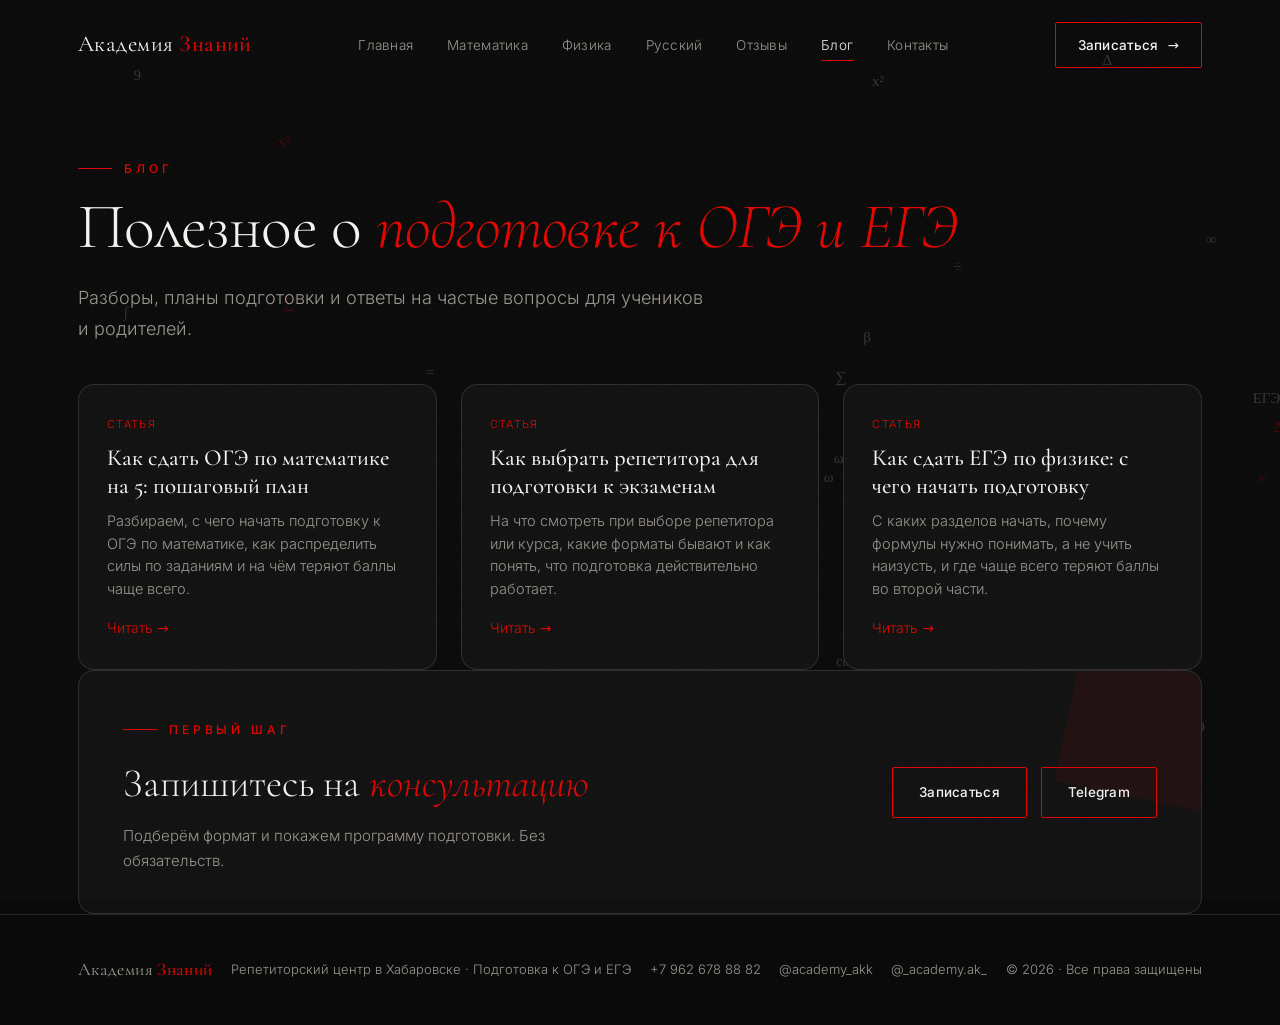
==== commit aa9d4290: "Добавить статью в блог: как сдать ЕГЭ по физике (SEO-контент для раздела физики)" ====
--- a/blog/index.html
+++ b/blog/index.html
@@ -63,6 +63,9 @@
       <a class="blog-card" href="/blog/kak-vybrat-repetitora/">
         <div class="bc-tag">Статья</div><h3>Как выбрать репетитора для подготовки к экзаменам</h3><p>На что смотреть при выборе репетитора или курса, какие форматы бывают и как понять, что подготовка действительно работает.</p><span class="bc-more">Читать &rarr;</span>
       </a>
+      <a class="blog-card" href="/blog/kak-sdat-ege-po-fizike/">
+        <div class="bc-tag">Статья</div><h3>Как сдать ЕГЭ по физике: с чего начать подготовку</h3><p>С каких разделов начать, почему формулы нужно понимать, а не учить наизусть, и где чаще всего теряют баллы во второй части.</p><span class="bc-more">Читать &rarr;</span>
+      </a>
 </div></section><section class="wrap ro"><div class="cta-band">
     <div><div class="eyebrow">Первый шаг</div><h2>Запишитесь на&nbsp;<em>консультацию</em></h2><p>Подберём формат и&nbsp;покажем программу подготовки. Без обязательств.</p></div>
     <div class="cta-band-btns"><a href="/kontakty/" class="btn">Записаться</a><a href="https://t.me/academy_akk" target="_blank" rel="noopener" class="btn">Telegram</a></div>
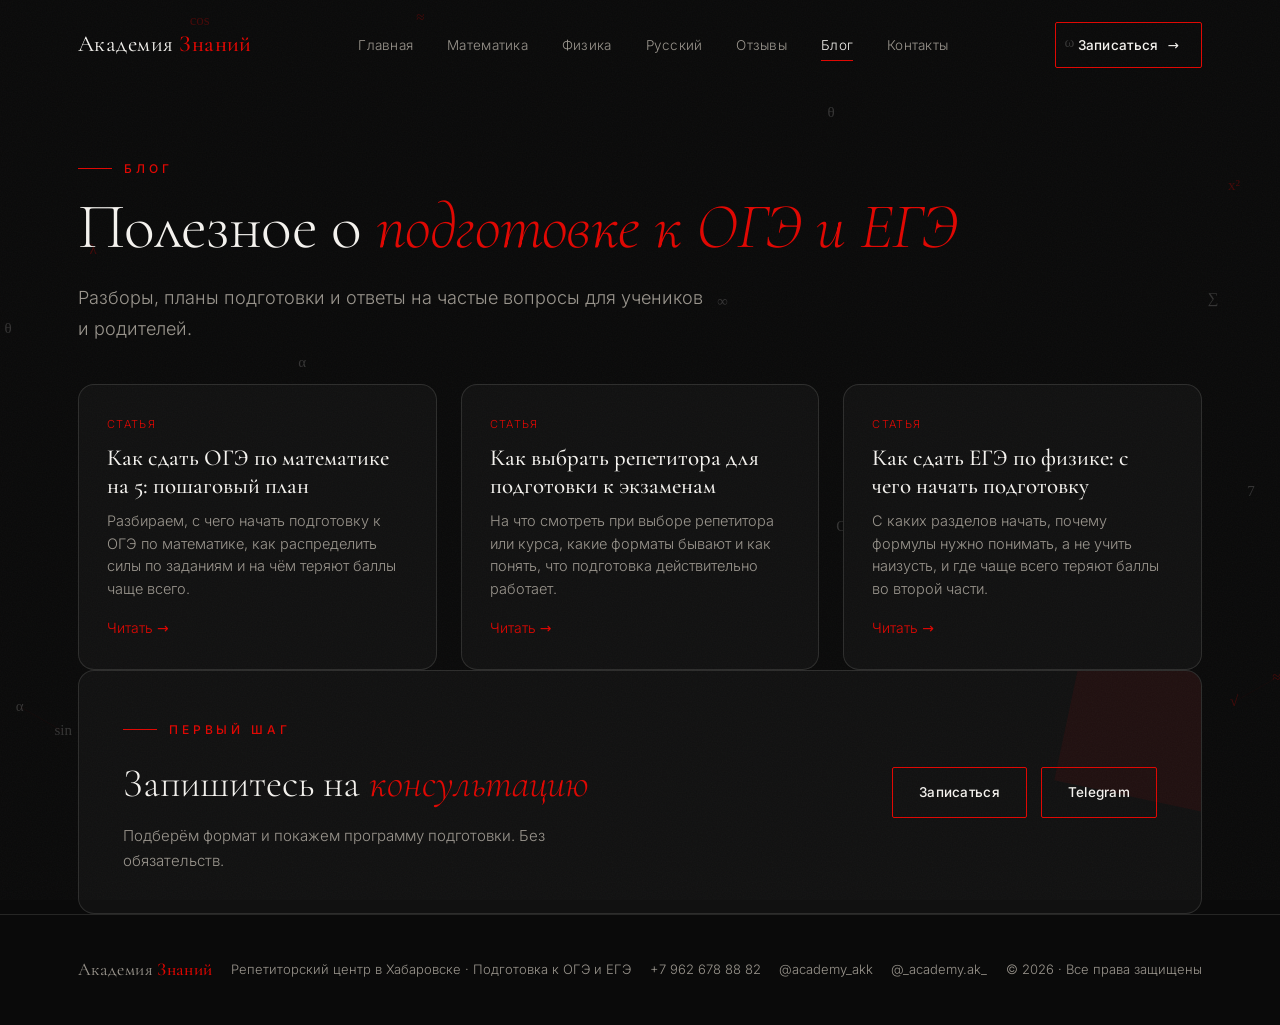
==== commit 9a70166a: "Установить счётчик Яндекс.Метрики (id 111243476) на все страницы" ====
--- a/blog/index.html
+++ b/blog/index.html
@@ -1,6 +1,19 @@
 <!DOCTYPE html>
 <html lang="ru">
 <head>
+<!-- Yandex.Metrika counter -->
+<script type="text/javascript">
+    (function(m,e,t,r,i,k,a){
+        m[i]=m[i]||function(){(m[i].a=m[i].a||[]).push(arguments)};
+        m[i].l=1*new Date();
+        for (var j = 0; j < document.scripts.length; j++) {if (document.scripts[j].src === r) { return; }}
+        k=e.createElement(t),a=e.getElementsByTagName(t)[0],k.async=1,k.src=r,a.parentNode.insertBefore(k,a)
+    })(window, document,'script','https://mc.yandex.ru/metrika/tag.js?id=111243476', 'ym');
+
+    ym(111243476, 'init', {ssr:true, webvisor:true, clickmap:true, ecommerce:"dataLayer", referrer: document.referrer, url: location.href, accurateTrackBounce:true, trackLinks:true});
+</script>
+<noscript><div><img src="https://mc.yandex.ru/watch/111243476" style="position:absolute; left:-9999px;" alt="" /></div></noscript>
+<!-- /Yandex.Metrika counter -->
 <meta charset="UTF-8">
 <meta name="viewport" content="width=device-width, initial-scale=1.0">
 <title>Блог о подготовке к ОГЭ и ЕГЭ — Академия Знаний, Хабаровск</title>
@@ -89,4 +102,4 @@
 <script>window.__BASE__="";</script>
 <script src="/assets/app.js" defer></script>
 </body>
-</html>+</html>
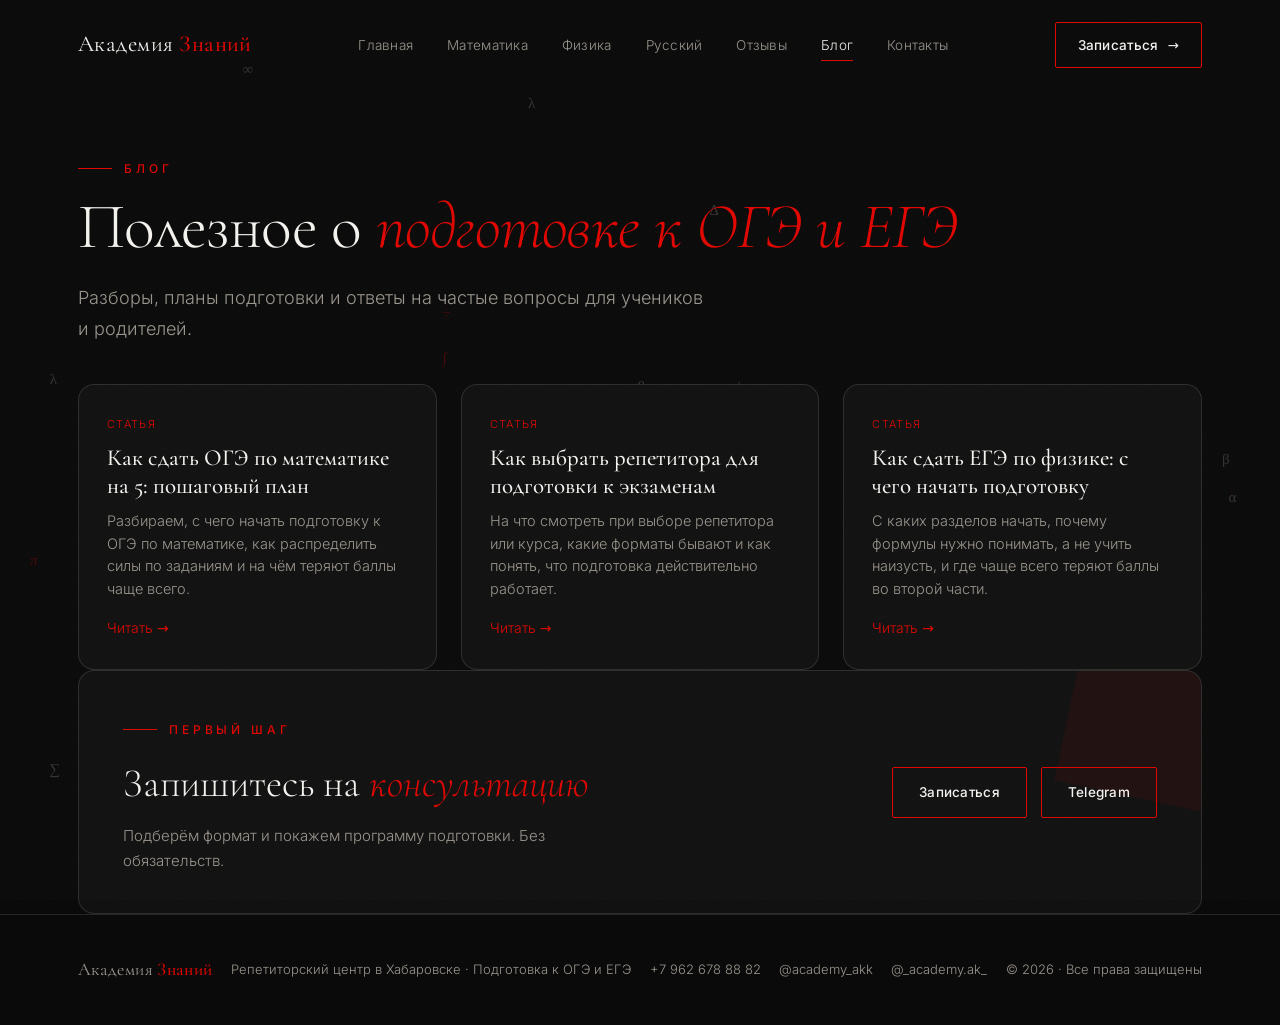
==== commit 18604695: "Добавить PNG/ICO фавиконки в дополнение к SVG для лучшей индексации Google Google ненадёжно поддержи" ====
--- a/blog/index.html
+++ b/blog/index.html
@@ -27,6 +27,10 @@
 <meta name="ICBM" content="48.4802, 135.0719">
 <link rel="canonical" href="https://www.academyschool.pro/blog/">
 <link rel="icon" type="image/svg+xml" href="/favicon.svg">
+<link rel="icon" type="image/png" sizes="32x32" href="/favicon-32.png">
+<link rel="icon" type="image/png" sizes="192x192" href="/favicon-192.png">
+<link rel="apple-touch-icon" href="/apple-touch-icon.png">
+<link rel="shortcut icon" href="/favicon.ico">
 <meta property="og:type" content="website">
 <meta property="og:site_name" content="Академия Знаний">
 <meta property="og:title" content="Блог о подготовке к ОГЭ и ЕГЭ — Академия Знаний, Хабаровск">
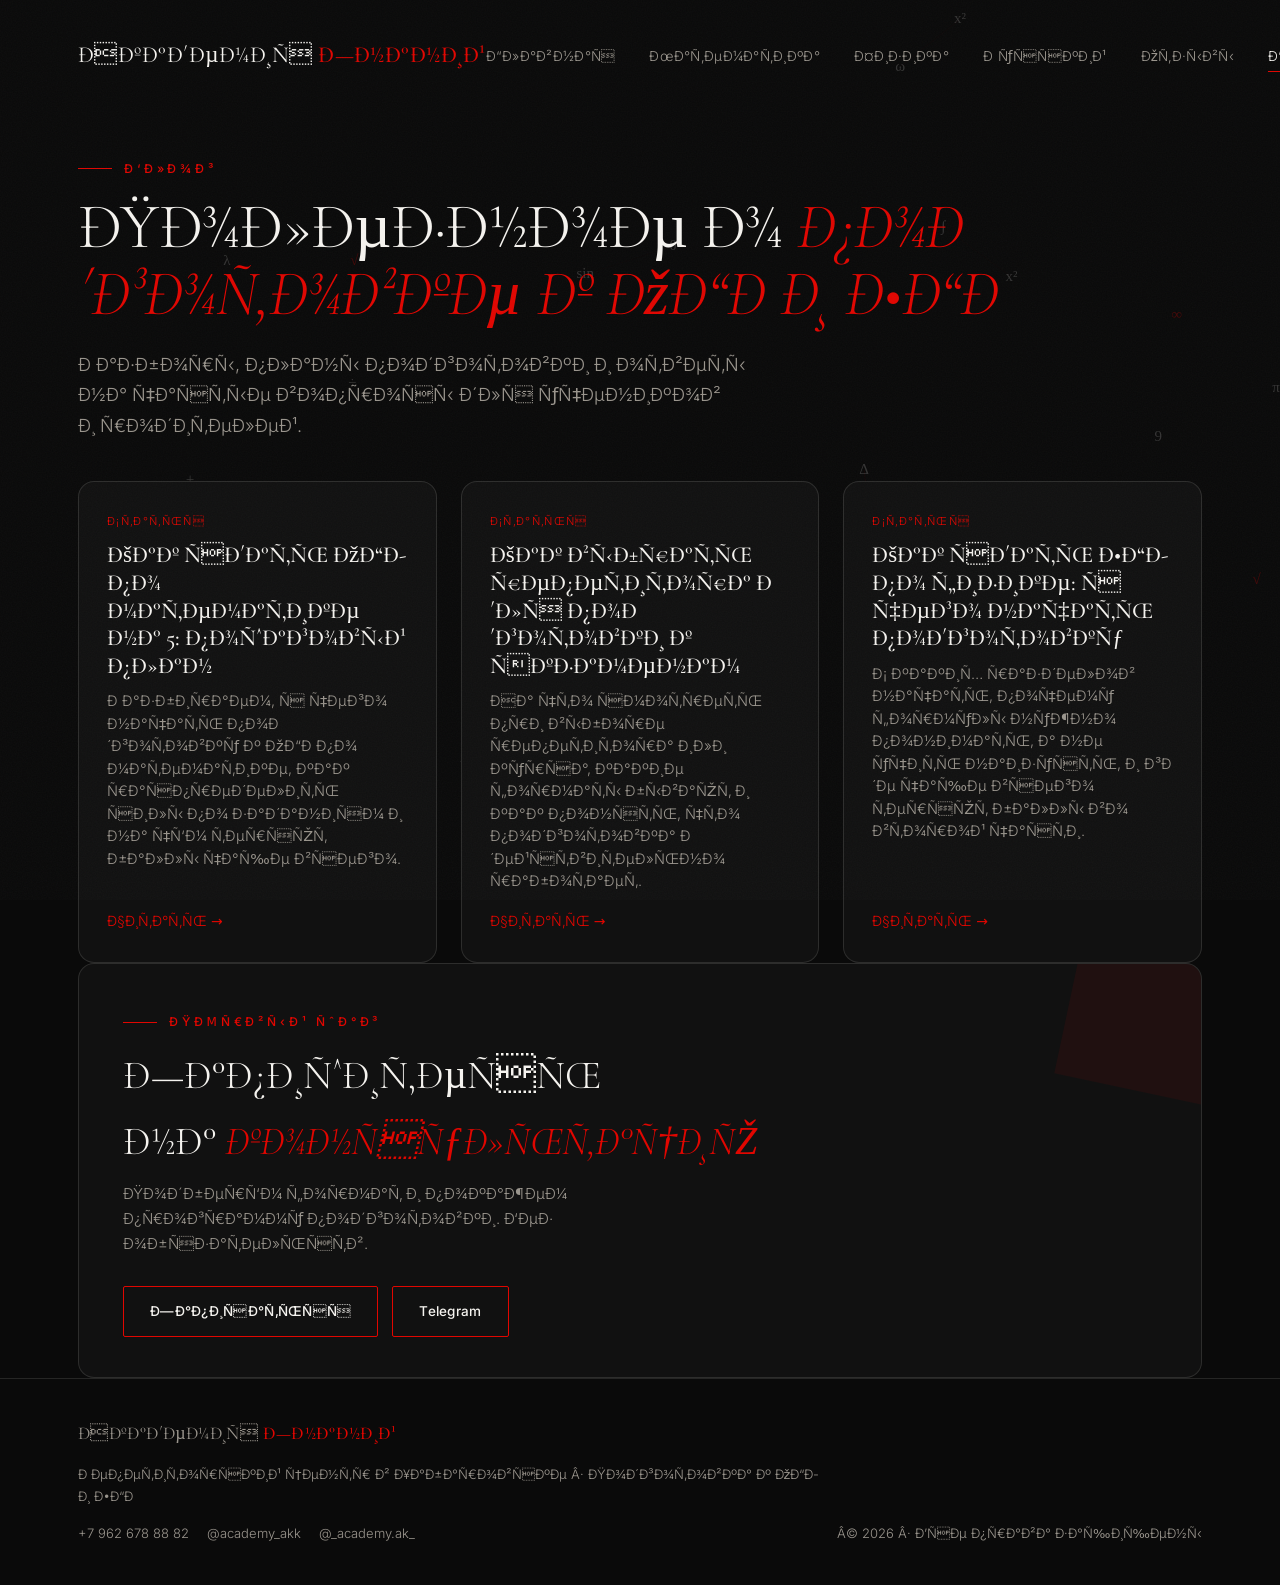
==== commit e2686c0b: "Добавить пиксель VK Ads (Top.Mail.Ru) для отслеживания конверсий с рекламы" ====
--- a/blog/index.html
+++ b/blog/index.html
@@ -14,6 +14,21 @@
 </script>
 <noscript><div><img src="https://mc.yandex.ru/watch/111243476" style="position:absolute; left:-9999px;" alt="" /></div></noscript>
 <!-- /Yandex.Metrika counter -->
+
+<!-- Top.Mail.Ru counter -->
+<script type="text/javascript">
+var _tmr = window._tmr || (window._tmr = []);
+_tmr.push({id: "3786898", type: "pageView", start: (new Date()).getTime()});
+(function (d, w, id) {
+if (d.getElementById(id)) return;
+var ts = d.createElement("script"); ts.type = "text/javascript"; ts.async = true; ts.id = id;
+ts.src = "https://top-fwz1.mail.ru/js/code.js";
+var f = function () {var s = d.getElementsByTagName("script")[0]; s.parentNode.insertBefore(ts, s);};
+if (w.opera == "[object Opera]") { d.addEventListener("DOMContentLoaded", f, false); } else { f(); }
+})(document, window, "tmr-code");
+</script>
+<noscript><div><img src="https://top-fwz1.mail.ru/counter?id=3786898;js=na" style="position:absolute;left:-9999px;" alt="Top.Mail.Ru" /></div></noscript>
+<!-- /Top.Mail.Ru counter -->
 <meta charset="UTF-8">
 <meta name="viewport" content="width=device-width, initial-scale=1.0">
 <title>Блог о подготовке к ОГЭ и ЕГЭ — Академия Знаний, Хабаровск</title>
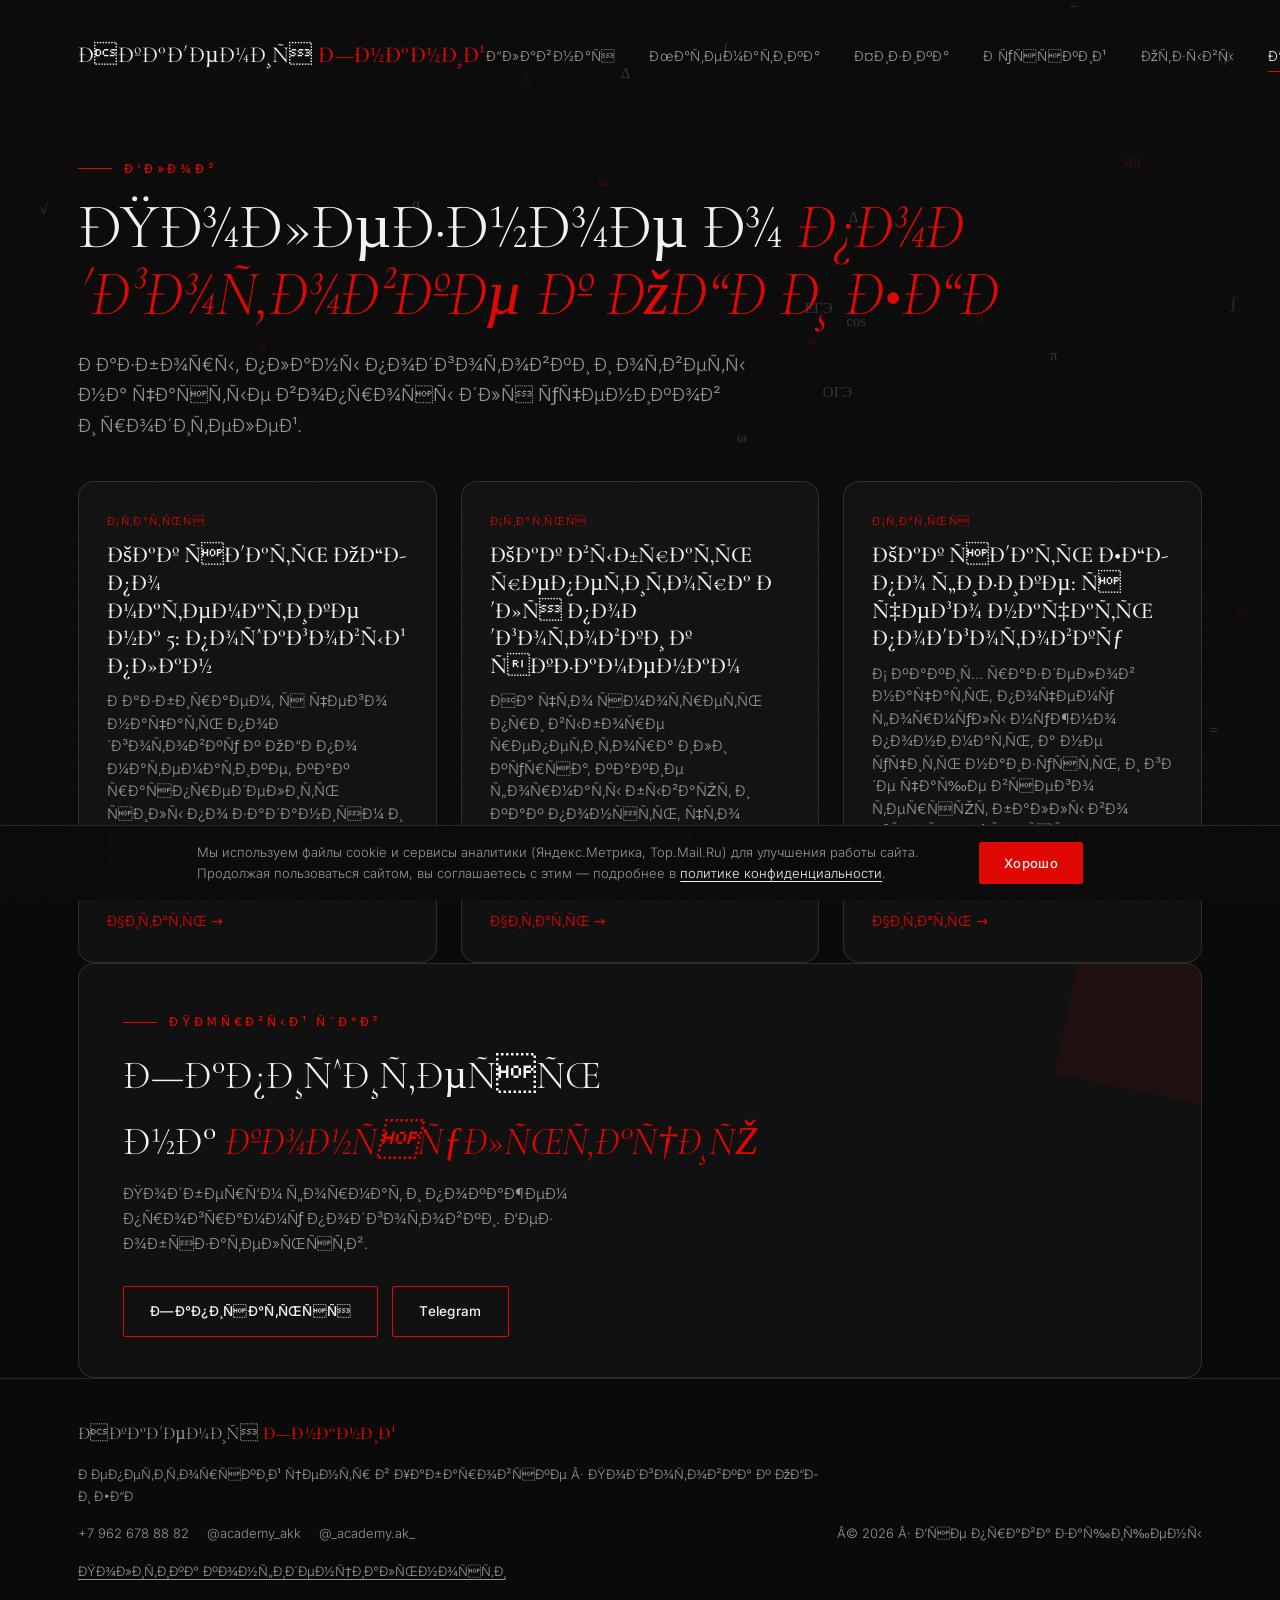
==== commit a55cdbe3: "Добавить политику конфиденциальности, cookie-баннер и согласие в форме заявки Новая страница /politi" ====
--- a/blog/index.html
+++ b/blog/index.html
@@ -112,6 +112,7 @@
       <a href="https://www.instagram.com/_academy.ak_" target="_blank" rel="noopener">@_academy.ak_</a>
     </span>
     <span>© 2026 · Все права защищены</span>
+    <span class="foot-legal"><a href="/politika-konfidencialnosti/">Политика конфиденциальности</a></span>
   </div>
 </footer>
 <div class="mcta" aria-label="Быстрые действия">
--- a/assets/styles.css
+++ b/assets/styles.css
@@ -457,6 +457,10 @@
   .lead-form input:focus,.lead-form textarea:focus{border-color:var(--red)}
   .lead-form .btn{align-self:flex-start}
   .lf-note{font-size:12.5px;color:var(--grey);line-height:1.5}
+  .lf-consent{display:flex;align-items:flex-start;gap:10px;font-size:12.5px;color:var(--grey);line-height:1.5;cursor:pointer}
+  .lf-consent input{margin-top:3px;accent-color:var(--red);width:16px;height:16px;flex-shrink:0;cursor:pointer}
+  .lf-consent a{color:var(--white);text-decoration:underline;text-underline-offset:3px}
+  .lf-consent a:hover{color:var(--red)}
 
   footer{border-top:1px solid var(--line);padding:40px 0}
   .foot-row{display:flex;align-items:center;justify-content:space-between;flex-wrap:wrap;gap:16px;color:var(--grey);font-size:13px}
@@ -537,6 +541,8 @@
   .foot-contacts{display:flex;gap:18px;flex-wrap:wrap;justify-content:center}
   .foot-contacts a{color:var(--grey);text-decoration:none;transition:color .3s}
   .foot-contacts a:hover{color:var(--red)}
+  .foot-legal a{color:var(--grey);text-decoration:underline;text-underline-offset:3px;transition:color .3s}
+  .foot-legal a:hover{color:var(--red)}
   .rev-rowctrl{display:flex;justify-content:center;gap:18px;margin-top:24px}
 
   /* ===== STICKY MOBILE CTA ===== */
@@ -547,6 +553,23 @@
     body{padding-bottom:70px}
     .seal{width:96px;height:96px;left:-27px}
     .seal span{font-size:10px}.seal .seal-big{font-size:25px}
+  }
+
+  /* ===== COOKIE BANNER ===== */
+  .cookie-banner{
+    position:fixed;left:0;right:0;bottom:0;z-index:1200;
+    display:flex;align-items:center;justify-content:center;gap:22px;flex-wrap:wrap;
+    padding:16px 28px;background:rgba(10,10,10,.96);backdrop-filter:blur(12px);
+    border-top:1px solid var(--line);animation:cookieIn .5s ease both;
+  }
+  @keyframes cookieIn{from{transform:translateY(100%)}to{transform:translateY(0)}}
+  .cookie-banner__text{font-size:13px;color:var(--grey);max-width:760px;line-height:1.6}
+  .cookie-banner__text a{color:var(--white);text-decoration:underline;text-underline-offset:3px}
+  .cookie-banner__text a:hover{color:var(--red)}
+  .cookie-banner__accept{flex-shrink:0;padding:12px 24px;font-size:13px}
+  @media(max-width:760px){
+    .cookie-banner{bottom:70px;padding:14px 18px;gap:12px}
+    .cookie-banner__text{font-size:12px}
   }
 
   /* ===== BACKGROUND FORMULAS CANVAS ===== */
@@ -725,6 +748,11 @@
   .prose p{color:var(--grey);font-size:16px;line-height:1.8;margin:0 0 18px}
   .prose h3{font-family:var(--serif);font-weight:500;font-size:clamp(22px,3vw,30px);color:var(--white);margin:34px 0 12px}
   .prose a{color:var(--red);text-decoration:underline;text-underline-offset:3px}
+  .prose ul{margin:0 0 18px;padding-left:22px;color:var(--grey);font-size:16px;line-height:1.8}
+  .prose li{margin-bottom:6px}
+  .prose li::marker{color:var(--red)}
+  .prose strong{color:var(--white);font-weight:500}
+  .prose .prose-meta{font-size:13px;color:var(--grey);margin:-8px 0 30px}
   .faq{display:flex;flex-direction:column}
   .crosslinks{display:flex;gap:12px;flex-wrap:wrap;align-items:center;color:var(--grey);font-size:14px;padding:22px 0;border-top:1px solid var(--line)}
   .chip{display:inline-block;padding:8px 16px;border:1px solid var(--line);border-radius:30px;color:var(--white);font-size:13.5px;transition:border-color .3s,background .3s}
